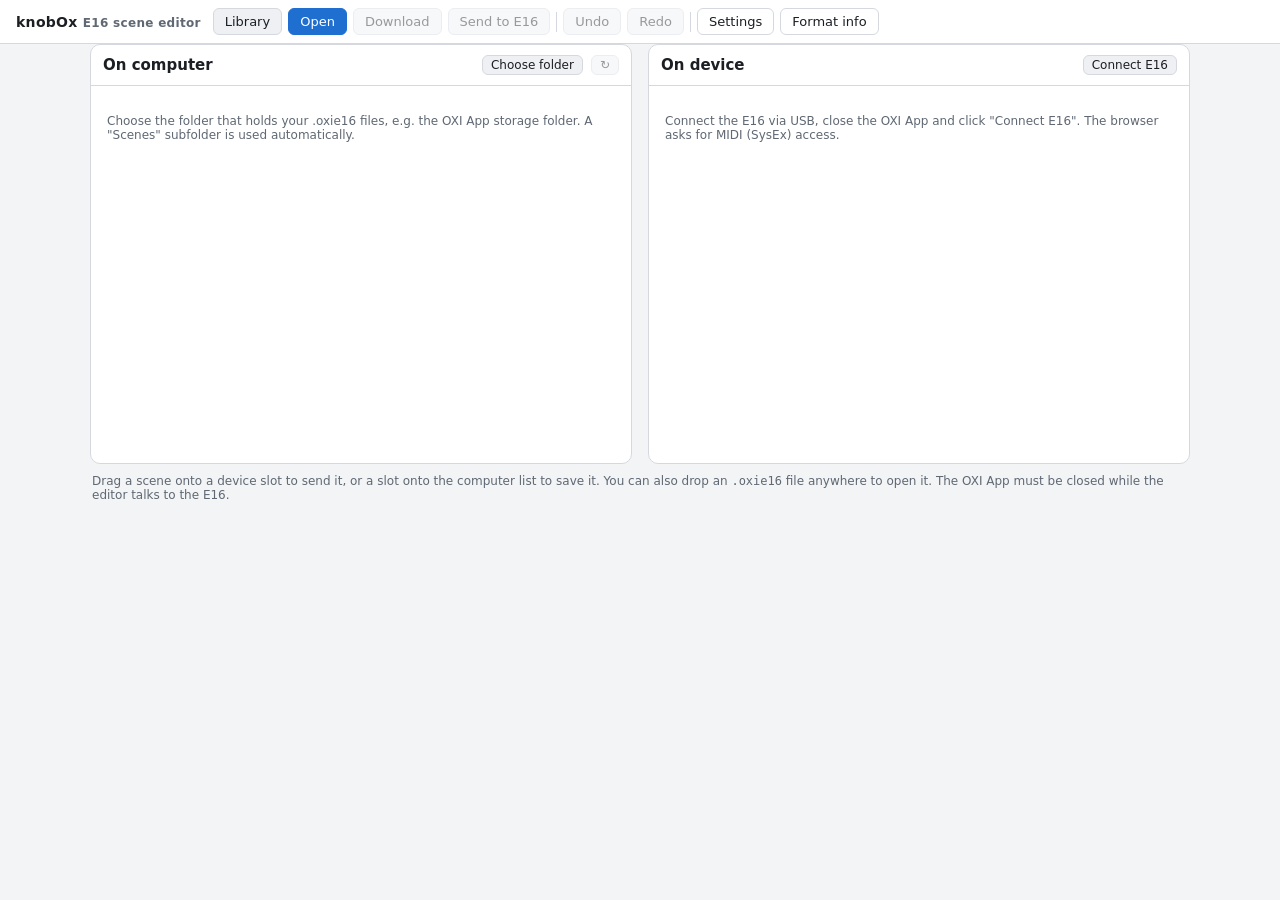
==== index.html @ 885e7bcb "Initial release of knobOx Browser-based editor for OXI E16 scene files with USB-MIDI transfer (Web M" ====
<!doctype html>
<html lang="en">
<head>
<meta charset="utf-8">
<meta name="viewport" content="width=device-width, initial-scale=1">
<title>knobOx – E16 scene editor</title>
<link rel="stylesheet" href="src/style.css">
</head>
<body>
<header class="topbar">
  <div class="brand">knobOx <span class="muted">E16 scene editor</span></div>
  <div class="actions">
    <button class="btn" id="btnLibrary">Library</button>
    <label class="btn primary">Open<input type="file" id="fileInput" accept=".oxie16,.json" hidden></label>
    <button class="btn" id="btnDownload" disabled>Download</button>
    <button class="btn" id="btnSend" disabled>Send to E16</button>
    <span class="sep"></span>
    <button class="btn" id="btnUndo" title="Ctrl+Z" disabled>Undo</button>
    <button class="btn" id="btnRedo" title="Ctrl+Y" disabled>Redo</button>
    <span class="sep"></span>
    <button class="btn ghost" id="btnSettings">Settings</button>
    <button class="btn ghost" id="btnInfo">Format info</button>
  </div>
  <div class="fileinfo" id="fileInfo"></div>
</header>

<main id="app">
  <section id="library" class="library">
    <div class="libcols">
      <div class="libcol">
        <div class="libhead">
          <h2>On computer</h2>
          <span class="muted" id="libFolderName"></span>
          <span class="grow"></span>
          <button class="btn small" id="libPick">Choose folder</button>
          <button class="btn small" id="libRefresh" title="Reload folder">↻</button>
        </div>
        <div class="liblist" id="libFiles"></div>
      </div>
      <div class="libcol">
        <div class="libhead">
          <h2>On device</h2>
          <span class="muted" id="libDeviceName"></span>
          <span class="grow"></span>
          <button class="btn small" id="libConnect">Connect E16</button>
        </div>
        <div class="liblist" id="libDevice"></div>
      </div>
    </div>
    <p class="muted libhint">Drag a scene onto a device slot to send it, or a slot onto the computer list to save it. You can also drop an <code>.oxie16</code> file anywhere to open it. The OXI App must be closed while the editor talks to the E16.</p>
    <button class="btn" id="btnRestore" hidden>Restore last session</button>
  </section>

  <section id="editor" hidden>
    <nav class="tabs" id="mainTabs">
      <button data-tab="pages" class="active">Pages</button>
      <button data-tab="overview">CC overview</button>
      <button data-tab="scene">Scene</button>
    </nav>

    <div class="tab" id="tab-pages">
      <div class="pagebar" id="pageBar"></div>
      <div class="pagesettings" id="pageSettings"></div>
      <div class="workspace">
        <div class="gridwrap">
          <div class="selbar">
            <button class="btn small" id="selAll">All</button>
            <button class="btn small" id="selNone">None</button>
            <span class="hint">Click selects, Ctrl/Shift extends, drag swaps (with Alt: copies)</span>
          </div>
          <div class="grid" id="encGrid"></div>
          <div class="selbar">
            <button class="btn small" id="btnCopy">Copy</button>
            <button class="btn small" id="btnPaste">Paste</button>
            <span class="hint" id="clipInfo"></span>
          </div>
        </div>
        <aside class="side">
          <nav class="tabs small" id="sideTabs">
            <button data-side="edit" class="active">Encoder</button>
            <button data-side="bulk">Bulk edit</button>
          </nav>
          <div id="side-edit" class="sidepane"></div>
          <div id="side-bulk" class="sidepane" hidden></div>
        </aside>
      </div>
    </div>

    <div class="tab" id="tab-overview" hidden></div>
    <div class="tab" id="tab-scene" hidden></div>
  </section>
</main>

<dialog id="dlg">
  <form method="dialog">
    <div id="dlgBody"></div>
    <div class="dlgfoot"><button class="btn">Close</button></div>
  </form>
</dialog>

<div id="toast" class="toast" hidden></div>
<script src="src/model.js"></script>
<script src="src/sysex.js"></script>
<script src="src/library.js"></script>
<script src="src/app.js"></script>
</body>
</html>
---- src/style.css ----
:root {
  --bg: #15171a;
  --panel: #1d2024;
  --panel2: #252a30;
  --line: #343a42;
  --text: #e6e8eb;
  --muted: #8d96a0;
  --accent: #4ea1ff;
  --accent-ink: #0b1220;
  --warn: #ffb347;
  --danger: #ff6b6b;
  --used: #3b82c4;
  --multi: #e08a2c;
  --free: #2a2f36;
  --sel: #4ea1ff;
  font-family: system-ui, -apple-system, "Segoe UI", Roboto, sans-serif;
  font-size: 14px;
  color-scheme: dark;
}
@media (prefers-color-scheme: light) {
  :root:not([data-theme="dark"]) {
    --bg: #f3f4f6; --panel: #ffffff; --panel2: #eef0f3; --line: #d5d9df;
    --text: #1b1f24; --muted: #5f6873; --accent: #1f6fd1; --accent-ink: #ffffff;
    --used: #5b9be0; --multi: #e7962f; --free: #e4e7eb; --sel: #1f6fd1;
    color-scheme: light;
  }
}
* { box-sizing: border-box; }
[hidden] { display: none !important; }
body { margin: 0; background: var(--bg); color: var(--text); min-height: 100vh; }
body.filedrag::after {
  content: "Datei loslassen zum Öffnen"; position: fixed; inset: 0; display: grid; place-items: center;
  background: color-mix(in srgb, var(--accent) 20%, transparent); font-size: 24px; pointer-events: none; z-index: 50;
}
h1, h2, h3 { margin: 0 0 8px; font-weight: 600; }
h2 { font-size: 17px; }
h3 { font-size: 15px; }
code { font-family: ui-monospace, monospace; font-size: 12px; }
.muted { color: var(--muted); font-size: 12px; }
.warn { color: var(--warn); }

.topbar {
  display: flex; align-items: center; gap: 12px; flex-wrap: wrap;
  padding: 8px 16px; background: var(--panel); border-bottom: 1px solid var(--line); position: sticky; top: 0; z-index: 10;
}
.brand { font-weight: 700; letter-spacing: .3px; }
.actions { display: flex; gap: 6px; align-items: center; flex-wrap: wrap; }
.sep { width: 1px; height: 20px; background: var(--line); }
.fileinfo { margin-left: auto; color: var(--muted); font-size: 13px; }

.btn {
  display: inline-flex; align-items: center; gap: 4px; cursor: pointer; user-select: none;
  background: var(--panel2); color: var(--text); border: 1px solid var(--line); border-radius: 6px;
  padding: 5px 11px; font: inherit; font-size: 13px;
}
.btn:hover:not(:disabled) { border-color: var(--accent); }
.btn:disabled { opacity: .45; cursor: default; }
.btn.primary { background: var(--accent); color: var(--accent-ink); border-color: var(--accent); }
.btn.ghost { background: transparent; }
.btn.small { padding: 2px 8px; font-size: 12px; }

input, select {
  background: var(--panel2); color: var(--text); border: 1px solid var(--line); border-radius: 5px;
  padding: 3px 6px; font: inherit; font-size: 13px; min-width: 0;
}
input:focus, select:focus { outline: 2px solid var(--accent); outline-offset: -1px; }
input[type=checkbox] { width: 16px; height: 16px; }
.w-num { width: 80px; }
.w-name { width: 110px; }

/* Library: scene folder + device slots, like the OXI App's scene manager */
.library { max-width: 1100px; margin: 0 auto; }
.libcols { display: grid; grid-template-columns: repeat(2, minmax(0, 1fr)); gap: 16px; }
@media (max-width: 760px) { .libcols { grid-template-columns: minmax(0, 1fr); } }
.libcol { background: var(--panel); border: 1px solid var(--line); border-radius: 10px; display: flex; flex-direction: column; min-height: 420px; }
.libhead { display: flex; align-items: center; gap: 8px; padding: 10px 12px; border-bottom: 1px solid var(--line); }
.libhead h2 { font-size: 15px; margin: 0; }
.libhead .muted { overflow: hidden; text-overflow: ellipsis; white-space: nowrap; }
.grow { flex: 1; }
.liblist { flex: 1; overflow: auto; padding: 4px; }
.liblist.dropping, .librow.dropping { outline: 2px dashed var(--accent); outline-offset: -2px; }
.librow { display: flex; align-items: center; gap: 8px; padding: 6px 8px; border-radius: 6px; cursor: grab; }
.librow:hover { background: var(--panel2); }
.librow.current { background: color-mix(in srgb, var(--accent) 15%, var(--panel)); }
.libslot { width: 20px; text-align: right; color: var(--muted); font-size: 12px; }
.libcolor { width: 4px; height: 22px; border-radius: 2px; flex: none; }
.libname { flex: 1; min-width: 0; overflow: hidden; text-overflow: ellipsis; white-space: nowrap; }
.libhint { margin: 10px 2px; }
.pad { padding: 12px; }
.enablehint p { margin: 0 0 8px; }
.enablehint ol { margin: 0 0 10px; padding-left: 20px; }
.enablehint li { margin-bottom: 4px; }
.drop {
  border: 2px dashed var(--line); border-radius: 14px; padding: 48px 32px; text-align: center; max-width: 560px;
  background: var(--panel);
}
.drop p { color: var(--muted); }

#editor { padding: 12px 16px 40px; }
.tabs { display: flex; gap: 2px; border-bottom: 1px solid var(--line); margin-bottom: 12px; }
.tabs button {
  background: none; border: none; color: var(--muted); padding: 8px 14px; cursor: pointer; font: inherit;
  border-bottom: 2px solid transparent; margin-bottom: -1px;
}
.tabs button.active { color: var(--text); border-bottom-color: var(--accent); }
.tabs.small button { padding: 6px 10px; font-size: 13px; }

/* 4 x 3 grid like the OXI app's page selector */
.pagebar { display: grid; grid-template-columns: repeat(4, minmax(0, 1fr)); gap: 4px; max-width: 560px; margin-bottom: 10px; }
.pagebar .pagebtn { min-width: 0; }
.pagebtn {
  display: flex; flex-direction: column; align-items: flex-start; min-width: 66px;
  background: var(--panel); border: 1px solid var(--line); border-radius: 6px; padding: 4px 8px; cursor: pointer; color: var(--text); font: inherit;
}
.pagebtn.active { border-color: var(--accent); background: color-mix(in srgb, var(--accent) 15%, var(--panel)); }
.pnum { font-size: 10px; color: var(--muted); }
.ptitle { font-size: 13px; font-weight: 600; }

.pagesettings { display: flex; gap: 16px; flex-wrap: wrap; align-items: center; margin-bottom: 12px; }
.pagesettings .frow { grid-template-columns: auto auto; }

.workspace { display: grid; grid-template-columns: minmax(0, 1fr) 400px; gap: 16px; align-items: start; }
@media (max-width: 1100px) { .workspace { grid-template-columns: 1fr; } }

.selbar { display: flex; gap: 6px; align-items: center; margin: 6px 0; flex-wrap: wrap; }
.hint { color: var(--muted); font-size: 12px; }

.grid { display: grid; grid-template-columns: repeat(4, minmax(0, 1fr)); gap: 8px; }
.enc {
  position: relative; background: var(--panel); border: 1px solid var(--line); border-radius: 10px; padding: 8px 10px;
  cursor: pointer; user-select: none; min-height: 112px; border-left: 4px solid var(--ring);
}
.enc:hover { border-color: color-mix(in srgb, var(--accent) 60%, var(--line)); border-left-color: var(--ring); }
.enc.sel { outline: 2px solid var(--sel); outline-offset: 1px; }
.enc.dropping { outline: 2px dashed var(--accent); }
.enc.changed::after {
  content: ""; position: absolute; top: 7px; right: 7px; width: 7px; height: 7px; border-radius: 50%; background: var(--warn);
}
.ehead { display: flex; align-items: center; gap: 6px; }
.ering { width: 14px; height: 14px; border-radius: 50%; border: 3px solid var(--ring); flex: none; }
.eabbr { font-weight: 700; font-size: 15px; font-family: ui-monospace, monospace; }
.enum { margin-left: auto; margin-right: 12px; color: var(--muted); font-size: 11px; }
.ename { color: var(--muted); font-size: 11px; min-height: 14px; margin-bottom: 4px; font-family: ui-monospace, monospace; }
.eline { font-size: 12px; font-family: ui-monospace, monospace; white-space: nowrap; overflow: hidden; text-overflow: ellipsis; }
.eline.off { color: var(--muted); opacity: .6; }
.erole {
  display: inline-block; width: 15px; text-align: center; margin-right: 5px; font-size: 10px; border-radius: 3px;
  background: var(--panel2); color: var(--muted);
}

.side { background: var(--panel); border: 1px solid var(--line); border-radius: 10px; padding: 8px 12px; position: sticky; top: 64px; max-height: calc(100vh - 80px); overflow: auto; }
.sidepane { padding-bottom: 8px; }
.edhead { display: flex; align-items: baseline; gap: 10px; flex-wrap: wrap; }
fieldset { border: 1px solid var(--line); border-radius: 8px; margin: 0 0 10px; padding: 6px 10px 10px; }
fieldset.inactive { opacity: .65; }
legend { padding: 0 4px; font-weight: 600; font-size: 13px; }
.frow { display: grid; grid-template-columns: 130px minmax(0, 1fr); align-items: center; gap: 8px; margin: 4px 0; }
.flabel { color: var(--muted); font-size: 12px; }
.inl { display: inline-flex; gap: 6px; align-items: center; flex-wrap: wrap; }
.colorpick { display: inline-flex; gap: 8px; align-items: center; }
.colorpick input[type=range] { width: 140px; padding: 0; }
.swatch { display: inline-block; width: 18px; height: 18px; border-radius: 4px; border: 1px solid var(--line); }
.cval { font-family: ui-monospace, monospace; font-size: 12px; width: 26px; }
.badge { font-size: 11px; padding: 1px 6px; border-radius: 10px; background: var(--panel2); color: var(--muted); }
.badge.warn { background: color-mix(in srgb, var(--multi) 25%, transparent); color: var(--warn); }
fieldset .btn.primary { margin-top: 6px; }

/* overview */
.ovopts { display: flex; gap: 14px; flex-wrap: wrap; align-items: center; margin-bottom: 10px; }
.chk { display: inline-flex; gap: 6px; align-items: center; }
.matrix { border-collapse: collapse; font-size: 12px; margin-bottom: 16px; }
.matrix th, .matrix td { padding: 2px 6px; text-align: right; }
.matrix th { color: var(--muted); font-weight: 500; }
.mxrow { cursor: pointer; }
.mxrow:hover td { background: var(--panel); }
.mxrow.active td { background: color-mix(in srgb, var(--accent) 14%, transparent); }
.mxrow.empty td:first-child { color: var(--muted); }
.mxcells, .mxscale { display: grid; grid-template-columns: repeat(128, 6px); gap: 1px; }
.mxscale { grid-template-columns: repeat(8, calc(16 * 7px)); text-align: left; }
.mx { height: 12px; background: var(--free); border-radius: 1px; }
.mx.used { background: var(--used); }
.mx.multi { background: var(--multi); }
.matrix td:last-child, .matrix th:last-child { text-align: left; }
.chdetail { background: var(--panel); border: 1px solid var(--line); border-radius: 10px; padding: 10px 12px; }
.freebox { display: flex; gap: 6px; align-items: baseline; flex-wrap: wrap; margin-bottom: 10px; font-size: 13px; }
.freelist { font-family: ui-monospace, monospace; }
.sendbar { width: 100%; margin-top: 10px; }
.cclegend { display: flex; flex-wrap: wrap; gap: 4px 14px; align-items: center; margin-bottom: 8px; font-size: 12px; color: var(--muted, inherit); }
.cclegend code { font-size: 11px; }
.cclegend .lg { display: inline-block; width: 12px; height: 12px; border-radius: 3px; margin-right: 4px; vertical-align: -2px; background: var(--free); }
.cclegend .lg.used { background: color-mix(in srgb, var(--used) 35%, var(--panel)); }
.cclegend .lg.multi { background: color-mix(in srgb, var(--multi) 45%, var(--panel)); }
.ccgrid { display: grid; grid-template-columns: repeat(16, minmax(0, 1fr)); gap: 3px; }
@media (max-width: 1100px) { .ccgrid { grid-template-columns: repeat(8, minmax(0, 1fr)); } }
.ccell { background: var(--free); border-radius: 4px; padding: 3px 4px; min-height: 42px; font-size: 10px; overflow: hidden; }
.ccell.used { background: color-mix(in srgb, var(--used) 35%, var(--panel)); }
.ccell.multi { background: color-mix(in srgb, var(--multi) 45%, var(--panel)); }
.ccnum { font-weight: 700; font-size: 11px; }
.ccuse { display: block; color: var(--text); text-decoration: none; white-space: nowrap; overflow: hidden; text-overflow: ellipsis; font-family: ui-monospace, monospace; }
.ccuse:hover { text-decoration: underline; }

/* scene */
.scenecols { display: grid; grid-template-columns: minmax(0, 420px) minmax(0, 1fr); gap: 16px; align-items: start; }
@media (max-width: 900px) { .scenecols { grid-template-columns: 1fr; } }
.icongrid { display: grid; grid-template-columns: repeat(16, 16px); gap: 1px; background: var(--line); width: max-content; border: 1px solid var(--line); margin-bottom: 8px; user-select: none; }
.px { width: 16px; height: 16px; background: var(--panel2); cursor: crosshair; }
.px.on { background: var(--text); }

dialog { background: var(--panel); color: var(--text); border: 1px solid var(--line); border-radius: 10px; max-width: 600px; }
dialog::backdrop { background: rgba(0, 0, 0, .5); }
dialog ul { padding-left: 18px; }
dialog li { margin: 4px 0; }
.dlgfoot { text-align: right; margin-top: 12px; }

.toast {
  position: fixed; bottom: 18px; left: 50%; transform: translateX(-50%); background: var(--panel2); border: 1px solid var(--line);
  padding: 8px 14px; border-radius: 8px; box-shadow: 0 4px 18px rgba(0, 0, 0, .35); z-index: 60;
}
.toast.err { border-color: var(--warn); color: var(--warn); }

@media (max-width: 640px) {
  #editor { padding: 10px 12px 40px; }
  .grid { grid-template-columns: repeat(2, minmax(0, 1fr)); }
  .frow { grid-template-columns: 110px minmax(0, 1fr); }
  .matrix { display: block; overflow-x: auto; }
}
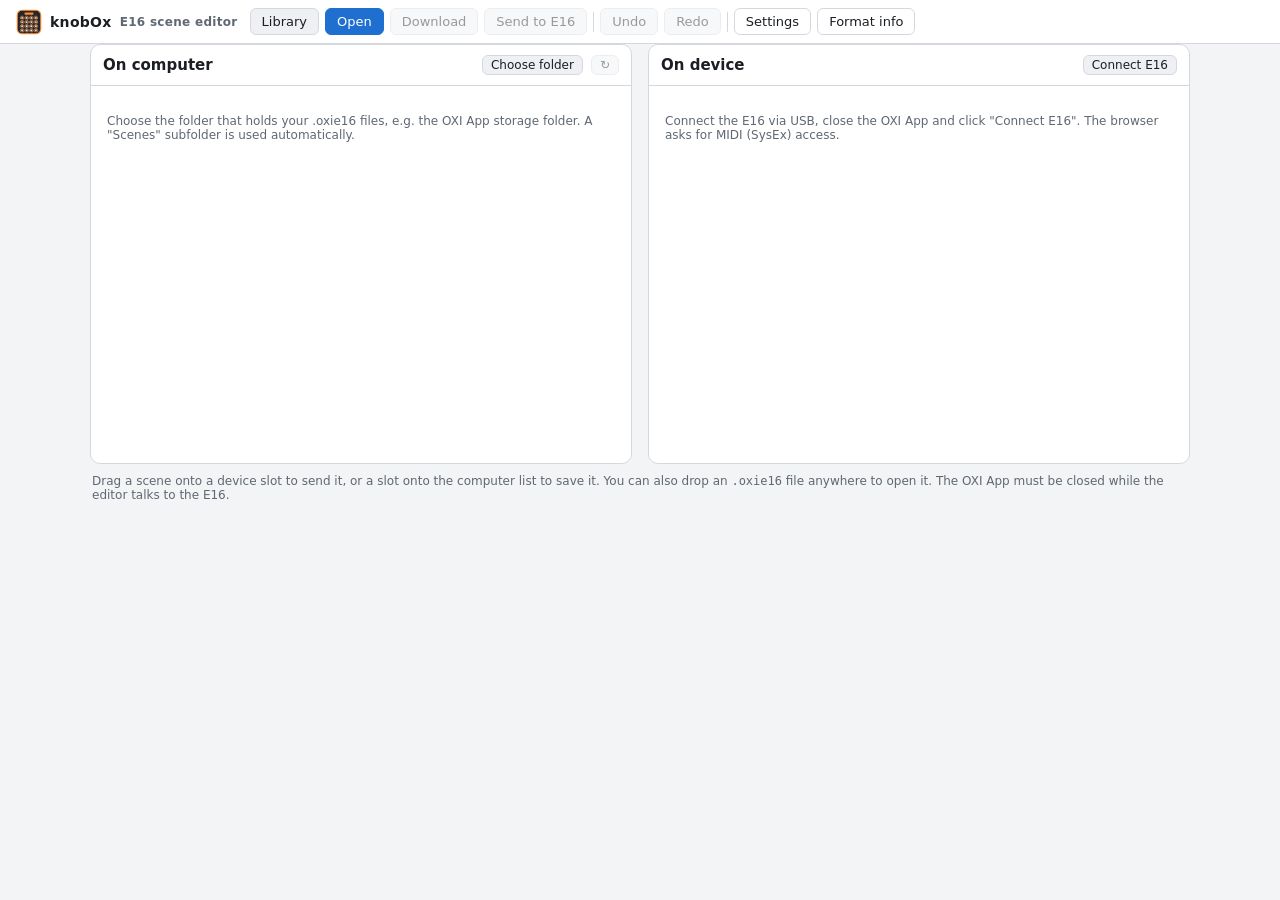
==== commit bbc2223f: "Add knobOx logo (favicon, header, README) Co-authored-by: Claude <noreply@anthropic.com>" ====
--- a/index.html
+++ b/index.html
@@ -4,11 +4,12 @@
 <meta charset="utf-8">
 <meta name="viewport" content="width=device-width, initial-scale=1">
 <title>knobOx – E16 scene editor</title>
+<link rel="icon" href="assets/icon.svg" type="image/svg+xml">
 <link rel="stylesheet" href="src/style.css">
 </head>
 <body>
 <header class="topbar">
-  <div class="brand">knobOx <span class="muted">E16 scene editor</span></div>
+  <div class="brand"><img src="assets/icon.svg" alt="" class="logo">knobOx <span class="muted">E16 scene editor</span></div>
   <div class="actions">
     <button class="btn" id="btnLibrary">Library</button>
     <label class="btn primary">Open<input type="file" id="fileInput" accept=".oxie16,.json" hidden></label>
--- a/src/style.css
+++ b/src/style.css
@@ -43,7 +43,8 @@
   display: flex; align-items: center; gap: 12px; flex-wrap: wrap;
   padding: 8px 16px; background: var(--panel); border-bottom: 1px solid var(--line); position: sticky; top: 0; z-index: 10;
 }
-.brand { font-weight: 700; letter-spacing: .3px; }
+.brand { font-weight: 700; letter-spacing: .3px; display: flex; align-items: center; gap: 8px; }
+.brand .logo { width: 26px; height: 26px; flex: none; }
 .actions { display: flex; gap: 6px; align-items: center; flex-wrap: wrap; }
 .sep { width: 1px; height: 20px; background: var(--line); }
 .fileinfo { margin-left: auto; color: var(--muted); font-size: 13px; }
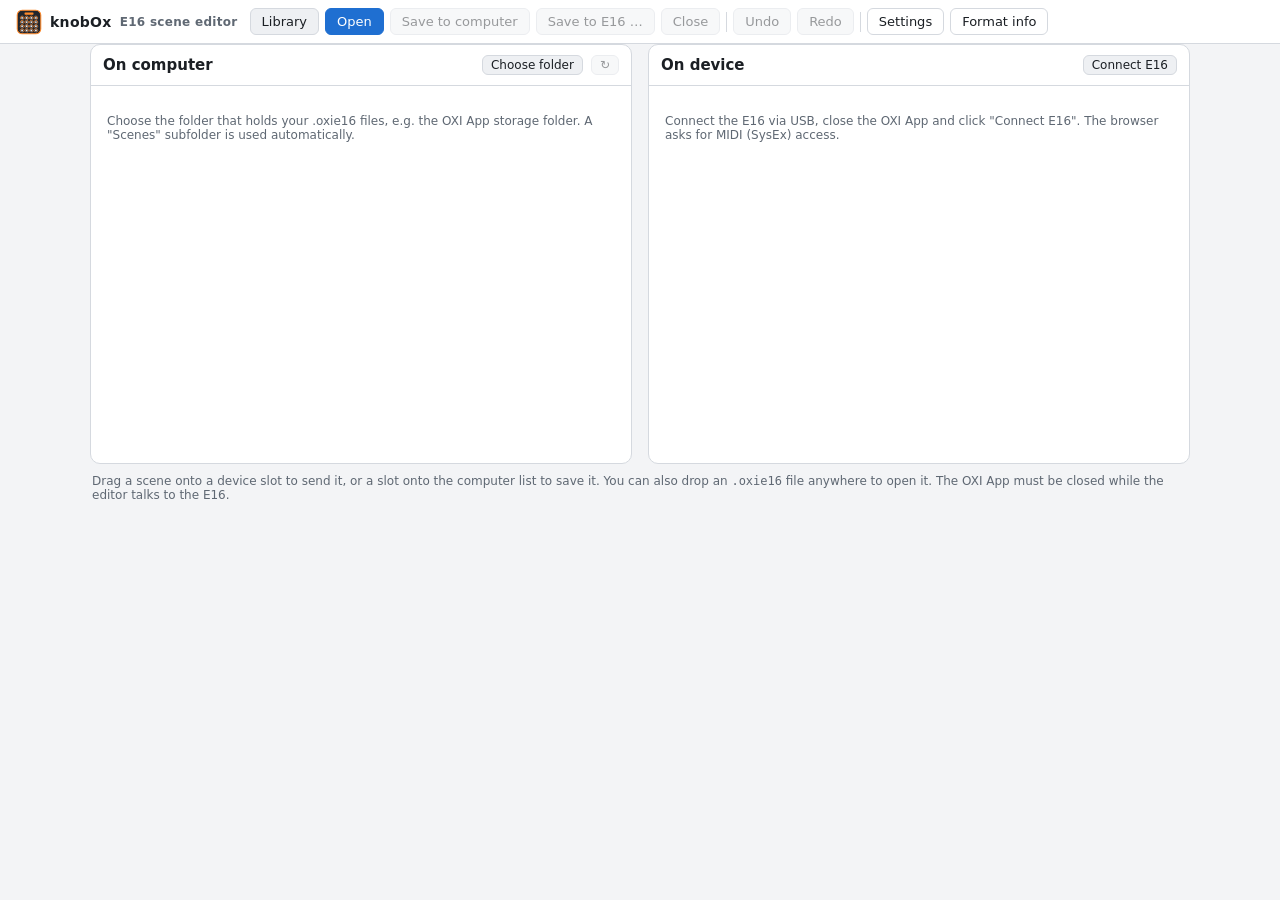
==== commit 0a7d87ed: "Show the scene's origin and add Save to computer / Save to E16 / Close A source bar above the editor" ====
--- a/index.html
+++ b/index.html
@@ -13,8 +13,9 @@
   <div class="actions">
     <button class="btn" id="btnLibrary">Library</button>
     <label class="btn primary">Open<input type="file" id="fileInput" accept=".oxie16,.json" hidden></label>
-    <button class="btn" id="btnDownload" disabled>Download</button>
-    <button class="btn" id="btnSend" disabled>Send to E16</button>
+    <button class="btn" id="btnSaveLocal" disabled>Save to computer</button>
+    <button class="btn" id="btnSaveDevice" disabled>Save to E16</button>
+    <button class="btn" id="btnClose" disabled>Close</button>
     <span class="sep"></span>
     <button class="btn" id="btnUndo" title="Ctrl+Z" disabled>Undo</button>
     <button class="btn" id="btnRedo" title="Ctrl+Y" disabled>Redo</button>
@@ -53,6 +54,7 @@
   </section>
 
   <section id="editor" hidden>
+    <div class="sourcebar" id="sourceBar"></div>
     <nav class="tabs" id="mainTabs">
       <button data-tab="pages" class="active">Pages</button>
       <button data-tab="overview">CC overview</button>
--- a/src/style.css
+++ b/src/style.css
@@ -88,6 +88,21 @@
 .libname { flex: 1; min-width: 0; overflow: hidden; text-overflow: ellipsis; white-space: nowrap; }
 .libhint { margin: 10px 2px; }
 .pad { padding: 12px; }
+
+/* What is being edited and where it comes from */
+.sourcebar {
+  display: flex; align-items: center; flex-wrap: wrap; gap: 6px 10px; margin-bottom: 10px; padding: 10px 14px;
+  background: var(--panel); border: 1px solid var(--line); border-left: 4px solid var(--accent); border-radius: 10px;
+}
+.sourcebar.src-device { border-left-color: #ff8a2b; }
+.sourcebar .libcolor { height: 26px; }
+.srctag {
+  font-size: 11px; font-weight: 700; text-transform: uppercase; letter-spacing: .5px; padding: 2px 8px; border-radius: 10px;
+  background: color-mix(in srgb, var(--accent) 18%, var(--panel)); color: var(--text);
+}
+.src-device .srctag { background: color-mix(in srgb, #ff8a2b 25%, var(--panel)); }
+.srctitle { font-size: 18px; }
+.badge.warn { background: color-mix(in srgb, #ff8a2b 25%, var(--panel)); color: var(--text); }
 .enablehint p { margin: 0 0 8px; }
 .enablehint ol { margin: 0 0 10px; padding-left: 20px; }
 .enablehint li { margin-bottom: 4px; }
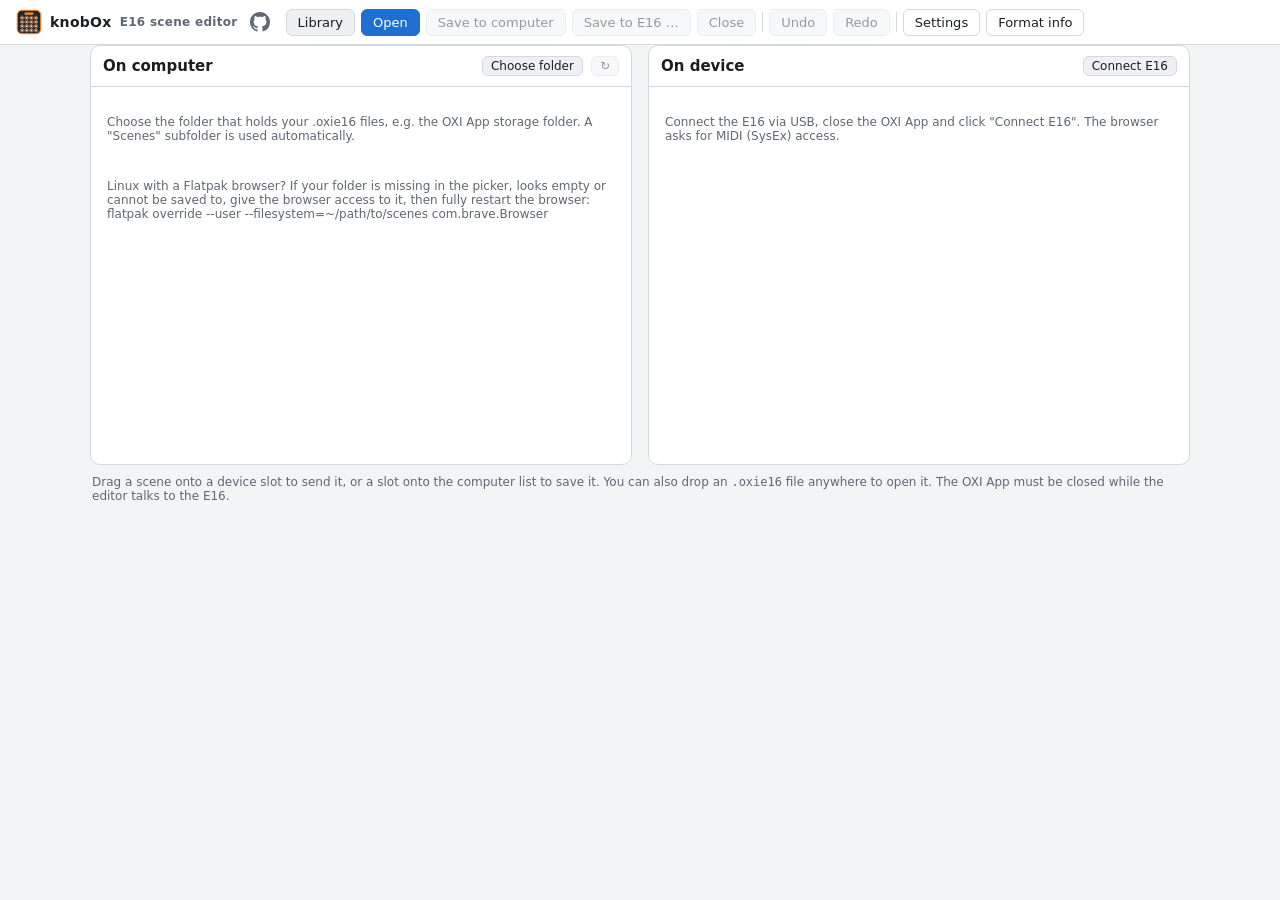
==== commit fdc48546: "Delete scenes on the E16, Flatpak hints, GitHub link, README screenshots - Delete a slot by writing " ====
--- a/index.html
+++ b/index.html
@@ -9,7 +9,11 @@
 </head>
 <body>
 <header class="topbar">
-  <div class="brand"><img src="assets/icon.svg" alt="" class="logo">knobOx <span class="muted">E16 scene editor</span></div>
+  <div class="brand"><img src="assets/icon.svg" alt="" class="logo">knobOx <span class="muted">E16 scene editor</span>
+    <a class="ghlink" href="https://github.com/knobOx/knobOx" target="_blank" rel="noopener" title="knobOx on GitHub" aria-label="knobOx on GitHub">
+      <svg viewBox="0 0 16 16" width="20" height="20" aria-hidden="true"><path fill="currentColor" d="M8 0C3.58 0 0 3.58 0 8c0 3.54 2.29 6.53 5.47 7.59.4.07.55-.17.55-.38 0-.19-.01-.82-.01-1.49-2.01.37-2.53-.49-2.69-.94-.09-.23-.48-.94-.82-1.13-.28-.15-.68-.52-.01-.53.63-.01 1.08.58 1.23.82.72 1.21 1.87.87 2.33.66.07-.52.28-.87.51-1.07-1.78-.2-3.64-.89-3.64-3.95 0-.87.31-1.59.82-2.15-.08-.2-.36-1.02.08-2.12 0 0 .67-.21 2.2.82.64-.18 1.32-.27 2-.27.68 0 1.36.09 2 .27 1.53-1.04 2.2-.82 2.2-.82.44 1.1.16 1.92.08 2.12.51.56.82 1.27.82 2.15 0 3.07-1.87 3.75-3.65 3.95.29.25.54.73.54 1.48 0 1.07-.01 1.93-.01 2.2 0 .21.15.46.55.38A8.013 8.013 0 0016 8c0-4.42-3.58-8-8-8z"/></svg>
+    </a>
+  </div>
   <div class="actions">
     <button class="btn" id="btnLibrary">Library</button>
     <label class="btn primary">Open<input type="file" id="fileInput" accept=".oxie16,.json" hidden></label>
--- a/src/style.css
+++ b/src/style.css
@@ -21,7 +21,7 @@
   :root:not([data-theme="dark"]) {
     --bg: #f3f4f6; --panel: #ffffff; --panel2: #eef0f3; --line: #d5d9df;
     --text: #1b1f24; --muted: #5f6873; --accent: #1f6fd1; --accent-ink: #ffffff;
-    --used: #5b9be0; --multi: #e7962f; --free: #e4e7eb; --sel: #1f6fd1;
+    --used: #5b9be0; --multi: #e7962f; --free: #e4e7eb; --sel: #1f6fd1; --danger: #c62828;
     color-scheme: light;
   }
 }
@@ -48,6 +48,10 @@
 .actions { display: flex; gap: 6px; align-items: center; flex-wrap: wrap; }
 .sep { width: 1px; height: 20px; background: var(--line); }
 .fileinfo { margin-left: auto; color: var(--muted); font-size: 13px; }
+.ghlink { display: inline-flex; color: var(--muted); padding: 4px; border-radius: 6px; }
+.ghlink:hover { color: var(--text); background: var(--panel2); }
+.ghlink:focus-visible { outline: 2px solid var(--accent); outline-offset: 1px; }
+@media (max-width: 1100px) { .brand > .muted { display: none; } }
 
 .btn {
   display: inline-flex; align-items: center; gap: 4px; cursor: pointer; user-select: none;
@@ -59,6 +63,8 @@
 .btn.primary { background: var(--accent); color: var(--accent-ink); border-color: var(--accent); }
 .btn.ghost { background: transparent; }
 .btn.small { padding: 2px 8px; font-size: 12px; }
+.btn.danger { color: var(--danger); }
+.btn.danger:hover:not(:disabled) { border-color: var(--danger); }
 
 input, select {
   background: var(--panel2); color: var(--text); border: 1px solid var(--line); border-radius: 5px;
@@ -227,10 +233,12 @@
 dialog ul { padding-left: 18px; }
 dialog li { margin: 4px 0; }
 .dlgfoot { text-align: right; margin-top: 12px; }
+.dlgactions { display: flex; flex-wrap: wrap; gap: 8px; margin-top: 12px; }
 
 .toast {
   position: fixed; bottom: 18px; left: 50%; transform: translateX(-50%); background: var(--panel2); border: 1px solid var(--line);
   padding: 8px 14px; border-radius: 8px; box-shadow: 0 4px 18px rgba(0, 0, 0, .35); z-index: 60;
+  max-width: min(640px, calc(100vw - 32px)); overflow-wrap: anywhere;
 }
 .toast.err { border-color: var(--warn); color: var(--warn); }
 
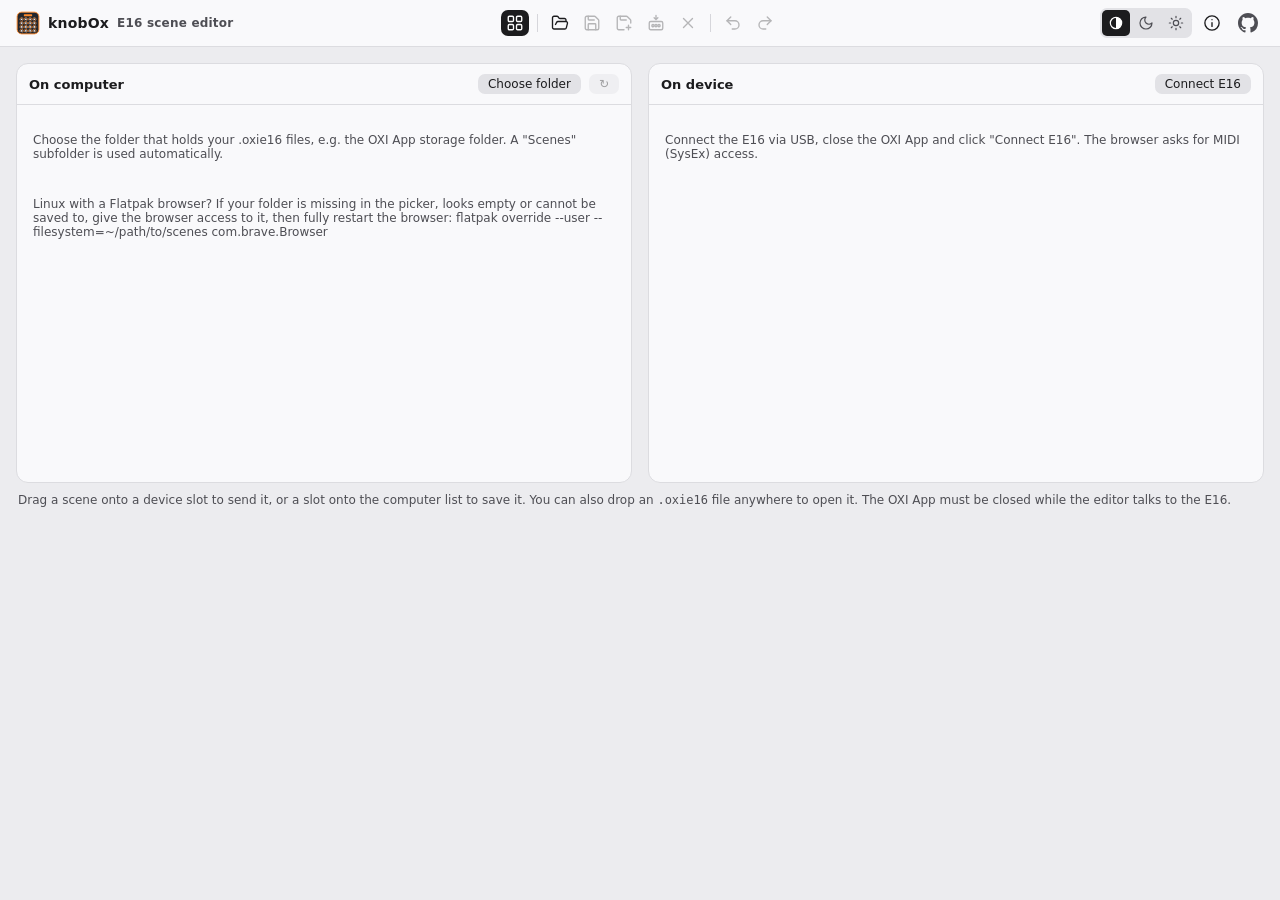
==== commit adeca1e1: "Release v1.1.2: OXI-style redesign, theme switch, icon header - New look modeled on the OXI App, dar" ====
--- a/index.html
+++ b/index.html
@@ -5,29 +5,41 @@
 <meta name="viewport" content="width=device-width, initial-scale=1">
 <title>knobOx – E16 scene editor</title>
 <link rel="icon" href="assets/icon.svg" type="image/svg+xml">
+<script>
+  // Apply the stored theme before the first paint
+  try { const t = localStorage.getItem('e16ed.theme'); if (t === 'light' || t === 'dark') document.documentElement.dataset.theme = t; } catch (e) { /* storage unavailable */ }
+</script>
 <link rel="stylesheet" href="src/style.css">
 </head>
 <body>
 <header class="topbar">
-  <div class="brand"><img src="assets/icon.svg" alt="" class="logo">knobOx <span class="muted">E16 scene editor</span>
+  <div class="topinner">
+  <div class="brand"><img src="assets/icon.svg" alt="" class="logo">knobOx <span class="muted">E16 scene editor</span></div>
+  <div class="actions">
+    <button class="btn icon hb" id="btnLibrary" type="button" title="Library" aria-label="Library"><svg viewBox="0 0 24 24" width="18" height="18" fill="none" stroke="currentColor" stroke-width="1.8" stroke-linecap="round" stroke-linejoin="round" aria-hidden="true"><rect x="3" y="3" width="7" height="7" rx="1.5"/><rect x="14" y="3" width="7" height="7" rx="1.5"/><rect x="3" y="14" width="7" height="7" rx="1.5"/><rect x="14" y="14" width="7" height="7" rx="1.5"/></svg></button>
+    <span class="sep"></span>
+    <label class="btn icon hb" title="Open a scene file" aria-label="Open a scene file" tabindex="0"><svg viewBox="0 0 24 24" width="18" height="18" fill="none" stroke="currentColor" stroke-width="1.8" stroke-linecap="round" stroke-linejoin="round" aria-hidden="true"><path d="M6 14l1.5-2.9A2 2 0 0 1 9.24 10H20a2 2 0 0 1 1.94 2.5l-1.54 6a2 2 0 0 1-1.95 1.5H4a2 2 0 0 1-2-2V5a2 2 0 0 1 2-2h3.9a2 2 0 0 1 1.69.9l.81 1.2a2 2 0 0 0 1.67.9H18a2 2 0 0 1 2 2v2"/></svg><input type="file" id="fileInput" accept=".oxie16,.json" hidden></label>
+    <button class="btn icon hb" id="btnSaveLocal" type="button" title="Save to computer" aria-label="Save to computer" disabled><svg viewBox="0 0 24 24" width="18" height="18" fill="none" stroke="currentColor" stroke-width="1.8" stroke-linecap="round" stroke-linejoin="round" aria-hidden="true"><path d="M15.2 3a2 2 0 0 1 1.4.6l3.8 3.8a2 2 0 0 1 .6 1.4V19a2 2 0 0 1-2 2H5a2 2 0 0 1-2-2V5a2 2 0 0 1 2-2z"/><path d="M17 21v-7a1 1 0 0 0-1-1H8a1 1 0 0 0-1 1v7"/><path d="M7 3v4a1 1 0 0 0 1 1h7"/></svg></button>
+    <button class="btn icon hb" id="btnSaveAs" type="button" title="Save as …" aria-label="Save as …" disabled><svg viewBox="0 0 24 24" width="18" height="18" fill="none" stroke="currentColor" stroke-width="1.8" stroke-linecap="round" stroke-linejoin="round" aria-hidden="true"><path d="M12 21H5a2 2 0 0 1-2-2V5a2 2 0 0 1 2-2h10.2a2 2 0 0 1 1.4.6l3.8 3.8a2 2 0 0 1 .6 1.4V12"/><path d="M7 3v4a1 1 0 0 0 1 1h7"/><path d="M18 15v6M15 18h6"/></svg></button>
+    <button class="btn icon hb" id="btnSaveDevice" type="button" title="Save to E16 …" aria-label="Save to E16 …" disabled><svg viewBox="0 0 24 24" width="18" height="18" fill="none" stroke="currentColor" stroke-width="1.8" stroke-linecap="round" stroke-linejoin="round" aria-hidden="true"><rect x="3" y="10" width="18" height="11" rx="2"/><circle cx="8" cy="15.5" r="1.5"/><circle cx="12" cy="15.5" r="1.5"/><circle cx="16" cy="15.5" r="1.5"/><path d="M12 2v5.5M9.5 5 12 7.5 14.5 5"/></svg></button>
+    <button class="btn icon hb" id="btnClose" type="button" title="Close" aria-label="Close" disabled><svg viewBox="0 0 24 24" width="18" height="18" fill="none" stroke="currentColor" stroke-width="1.8" stroke-linecap="round" stroke-linejoin="round" aria-hidden="true"><path d="M18 6 6 18M6 6l12 12"/></svg></button>
+    <span class="sep"></span>
+    <button class="btn icon hb" id="btnUndo" type="button" title="Undo (Ctrl+Z)" aria-label="Undo (Ctrl+Z)" disabled><svg viewBox="0 0 24 24" width="18" height="18" fill="none" stroke="currentColor" stroke-width="1.8" stroke-linecap="round" stroke-linejoin="round" aria-hidden="true"><path d="M9 14 4 9l5-5"/><path d="M4 9h10.5a5.5 5.5 0 0 1 0 11H11"/></svg></button>
+    <button class="btn icon hb" id="btnRedo" type="button" title="Redo (Ctrl+Y)" aria-label="Redo (Ctrl+Y)" disabled><svg viewBox="0 0 24 24" width="18" height="18" fill="none" stroke="currentColor" stroke-width="1.8" stroke-linecap="round" stroke-linejoin="round" aria-hidden="true"><path d="m15 14 5-5-5-5"/><path d="M20 9H9.5a5.5 5.5 0 0 0 0 11H13"/></svg></button>
+  </div>
+  <div class="topright">
+    <span class="fileinfo" id="fileInfo"></span>
+    <div class="themesw" id="themeSwitch" role="group" aria-label="Theme">
+      <button type="button" data-theme-set="auto" title="Theme: follow the system setting" aria-label="Theme: follow the system setting"><svg viewBox="0 0 24 24" width="18" height="18" fill="none" stroke="currentColor" stroke-width="1.8" stroke-linecap="round" stroke-linejoin="round" aria-hidden="true"><circle cx="12" cy="12" r="8.5"/><path d="M12 3.5a8.5 8.5 0 0 1 0 17z" fill="currentColor" stroke="none"/></svg></button>
+      <button type="button" data-theme-set="dark" title="Theme: dark" aria-label="Theme: dark"><svg viewBox="0 0 24 24" width="18" height="18" fill="none" stroke="currentColor" stroke-width="1.8" stroke-linecap="round" stroke-linejoin="round" aria-hidden="true"><path d="M12 3a6 6 0 0 0 9 9 9 9 0 1 1-9-9Z"/></svg></button>
+      <button type="button" data-theme-set="light" title="Theme: light" aria-label="Theme: light"><svg viewBox="0 0 24 24" width="18" height="18" fill="none" stroke="currentColor" stroke-width="1.8" stroke-linecap="round" stroke-linejoin="round" aria-hidden="true"><circle cx="12" cy="12" r="4"/><path d="M12 2v2M12 20v2M4.93 4.93l1.41 1.41M17.66 17.66l1.41 1.41M2 12h2M20 12h2M6.34 17.66l-1.41 1.41M19.07 4.93l-1.41 1.41"/></svg></button>
+    </div>
+    <button class="btn icon hb" id="btnInfo" type="button" title="Format info" aria-label="Format info"><svg viewBox="0 0 24 24" width="18" height="18" fill="none" stroke="currentColor" stroke-width="1.8" stroke-linecap="round" stroke-linejoin="round" aria-hidden="true"><circle cx="12" cy="12" r="9.5"/><path d="M12 16.5v-5M12 7.5h.01"/></svg></button>
     <a class="ghlink" href="https://github.com/knobOx/knobOx" target="_blank" rel="noopener" title="knobOx on GitHub" aria-label="knobOx on GitHub">
       <svg viewBox="0 0 16 16" width="20" height="20" aria-hidden="true"><path fill="currentColor" d="M8 0C3.58 0 0 3.58 0 8c0 3.54 2.29 6.53 5.47 7.59.4.07.55-.17.55-.38 0-.19-.01-.82-.01-1.49-2.01.37-2.53-.49-2.69-.94-.09-.23-.48-.94-.82-1.13-.28-.15-.68-.52-.01-.53.63-.01 1.08.58 1.23.82.72 1.21 1.87.87 2.33.66.07-.52.28-.87.51-1.07-1.78-.2-3.64-.89-3.64-3.95 0-.87.31-1.59.82-2.15-.08-.2-.36-1.02.08-2.12 0 0 .67-.21 2.2.82.64-.18 1.32-.27 2-.27.68 0 1.36.09 2 .27 1.53-1.04 2.2-.82 2.2-.82.44 1.1.16 1.92.08 2.12.51.56.82 1.27.82 2.15 0 3.07-1.87 3.75-3.65 3.95.29.25.54.73.54 1.48 0 1.07-.01 1.93-.01 2.2 0 .21.15.46.55.38A8.013 8.013 0 0016 8c0-4.42-3.58-8-8-8z"/></svg>
     </a>
   </div>
-  <div class="actions">
-    <button class="btn" id="btnLibrary">Library</button>
-    <label class="btn primary">Open<input type="file" id="fileInput" accept=".oxie16,.json" hidden></label>
-    <button class="btn" id="btnSaveLocal" disabled>Save to computer</button>
-    <button class="btn" id="btnSaveDevice" disabled>Save to E16</button>
-    <button class="btn" id="btnClose" disabled>Close</button>
-    <span class="sep"></span>
-    <button class="btn" id="btnUndo" title="Ctrl+Z" disabled>Undo</button>
-    <button class="btn" id="btnRedo" title="Ctrl+Y" disabled>Redo</button>
-    <span class="sep"></span>
-    <button class="btn ghost" id="btnSettings">Settings</button>
-    <button class="btn ghost" id="btnInfo">Format info</button>
   </div>
-  <div class="fileinfo" id="fileInfo"></div>
 </header>
 
 <main id="app">
@@ -66,19 +78,22 @@
     </nav>
 
     <div class="tab" id="tab-pages">
-      <div class="pagebar" id="pageBar"></div>
-      <div class="pagesettings" id="pageSettings"></div>
       <div class="workspace">
-        <div class="gridwrap">
+        <div class="maincol">
+          <div class="pagebar" id="pageBar"></div>
+          <div class="selbar" id="pageHint"></div>
+          <div class="pagesettings" id="pageSettings"></div>
+          <div class="grid" id="encGrid"></div>
           <div class="selbar">
             <button class="btn small" id="selAll">All</button>
             <button class="btn small" id="selNone">None</button>
+            <span class="sep"></span>
+            <button class="btn small" id="btnCopy">Copy</button>
+            <button class="btn small" id="btnPaste">Paste</button>
             <span class="hint">Click selects, Ctrl/Shift extends, drag swaps (with Alt: copies)</span>
           </div>
-          <div class="grid" id="encGrid"></div>
-          <div class="selbar">
-            <button class="btn small" id="btnCopy">Copy</button>
-            <button class="btn small" id="btnPaste">Paste</button>
+          <div class="selbar" id="pasteRow">
+            <span class="grow"></span>
             <span class="hint" id="clipInfo"></span>
           </div>
         </div>
--- a/src/style.css
+++ b/src/style.css
@@ -1,36 +1,50 @@
+/* Theme tokens. Dark is the default; light applies via data-theme="light" or, with no stored choice, the OS setting. */
 :root {
-  --bg: #15171a;
-  --panel: #1d2024;
-  --panel2: #252a30;
-  --line: #343a42;
-  --text: #e6e8eb;
-  --muted: #8d96a0;
-  --accent: #4ea1ff;
-  --accent-ink: #0b1220;
+  --bg: #161617;
+  --panel: #232325;
+  --panel2: #323235;
+  --panel3: #3c3c40;
+  --line: #2e2e31;
+  --text: #ececee;
+  --muted: #aeaeb4;
+  --accent: #e9e9ec;
+  --accent-ink: #18181a;
+  --focus: #8a7cff;
   --warn: #ffb347;
   --danger: #ff6b6b;
-  --used: #3b82c4;
+  --used: #5a6bd8;
   --multi: #e08a2c;
-  --free: #2a2f36;
-  --sel: #4ea1ff;
-  font-family: system-ui, -apple-system, "Segoe UI", Roboto, sans-serif;
+  --free: #2c2c2f;
+  --sel: #f2f2f4;
+  --knob: #0c0c0d;
+  --shadow: 0 8px 28px rgba(0, 0, 0, .45);
+  --radius: 7px;
+  font-family: -apple-system, BlinkMacSystemFont, "SF Pro Text", "Inter", system-ui, "Segoe UI", Roboto, sans-serif;
   font-size: 14px;
   color-scheme: dark;
 }
 @media (prefers-color-scheme: light) {
-  :root:not([data-theme="dark"]) {
-    --bg: #f3f4f6; --panel: #ffffff; --panel2: #eef0f3; --line: #d5d9df;
-    --text: #1b1f24; --muted: #5f6873; --accent: #1f6fd1; --accent-ink: #ffffff;
-    --used: #5b9be0; --multi: #e7962f; --free: #e4e7eb; --sel: #1f6fd1; --danger: #c62828;
+  :root:not([data-theme]) {
+    --bg: #ececef; --panel: #f9f9fb; --panel2: #e2e2e6; --panel3: #d6d6db; --line: #dcdce0;
+    --text: #1c1c1e; --muted: #4e4e54; --accent: #1c1c1e; --accent-ink: #ffffff; --focus: #5b4bd6;
+    --warn: #b86e00; --danger: #c62828; --used: #6f7fe6; --multi: #e7962f; --free: #e2e2e6; --sel: #1c1c1e;
+    --knob: #2a2a2d; --shadow: 0 8px 24px rgba(0, 0, 0, .14);
     color-scheme: light;
   }
+}
+:root[data-theme="light"] {
+  --bg: #ececef; --panel: #f9f9fb; --panel2: #e2e2e6; --panel3: #d6d6db; --line: #dcdce0;
+  --text: #1c1c1e; --muted: #4e4e54; --accent: #1c1c1e; --accent-ink: #ffffff; --focus: #5b4bd6;
+  --warn: #b86e00; --danger: #c62828; --used: #6f7fe6; --multi: #e7962f; --free: #e2e2e6; --sel: #1c1c1e;
+  --knob: #2a2a2d; --shadow: 0 8px 24px rgba(0, 0, 0, .14);
+  color-scheme: light;
 }
 * { box-sizing: border-box; }
 [hidden] { display: none !important; }
 body { margin: 0; background: var(--bg); color: var(--text); min-height: 100vh; }
 body.filedrag::after {
   content: "Datei loslassen zum Öffnen"; position: fixed; inset: 0; display: grid; place-items: center;
-  background: color-mix(in srgb, var(--accent) 20%, transparent); font-size: 24px; pointer-events: none; z-index: 50;
+  background: color-mix(in srgb, var(--focus) 22%, transparent); font-size: 24px; pointer-events: none; z-index: 50;
 }
 h1, h2, h3 { margin: 0 0 8px; font-weight: 600; }
 h2 { font-size: 17px; }
@@ -39,56 +53,77 @@
 .muted { color: var(--muted); font-size: 12px; }
 .warn { color: var(--warn); }
 
-.topbar {
-  display: flex; align-items: center; gap: 12px; flex-wrap: wrap;
-  padding: 8px 16px; background: var(--panel); border-bottom: 1px solid var(--line); position: sticky; top: 0; z-index: 10;
-}
-.brand { font-weight: 700; letter-spacing: .3px; display: flex; align-items: center; gap: 8px; }
-.brand .logo { width: 26px; height: 26px; flex: none; }
-.actions { display: flex; gap: 6px; align-items: center; flex-wrap: wrap; }
-.sep { width: 1px; height: 20px; background: var(--line); }
-.fileinfo { margin-left: auto; color: var(--muted); font-size: 13px; }
-.ghlink { display: inline-flex; color: var(--muted); padding: 4px; border-radius: 6px; }
+.topbar { background: var(--panel); border-bottom: 1px solid var(--line); position: sticky; top: 0; z-index: 10; }
+/* Same width as the editor content: brand left, actions centered, theme and links right */
+.topinner {
+  max-width: 1320px; margin: 0 auto; padding: 7px 16px;
+  display: grid; grid-template-columns: minmax(0, 1fr) auto minmax(0, 1fr); align-items: center; gap: 12px;
+}
+.brand { font-weight: 600; letter-spacing: .2px; display: flex; align-items: center; gap: 8px; white-space: nowrap; min-width: 0; }
+.brand .logo { width: 24px; height: 24px; flex: none; border-radius: 5px; }
+.actions { display: flex; gap: 4px; align-items: center; justify-content: center; }
+.topright { display: flex; gap: 6px; align-items: center; justify-content: flex-end; }
+.sep { width: 1px; height: 18px; background: var(--panel3); margin: 0 4px; }
+.fileinfo { color: var(--muted); font-size: 13px; }
+.fileinfo:empty { display: none; }
+.ghlink { display: inline-flex; color: var(--muted); padding: 6px; border-radius: var(--radius); }
 .ghlink:hover { color: var(--text); background: var(--panel2); }
-.ghlink:focus-visible { outline: 2px solid var(--accent); outline-offset: 1px; }
-@media (max-width: 1100px) { .brand > .muted { display: none; } }
+.ghlink:focus-visible { outline: 2px solid var(--focus); outline-offset: 1px; }
+.btn.hb { width: 34px; height: 32px; background: transparent; color: var(--text); }
+.btn.hb:hover:not(:disabled) { background: var(--panel2); }
+.btn.hb.on { background: var(--accent); color: var(--accent-ink); }
+.btn.hb:disabled { opacity: .3; }
+label.btn.hb:focus-visible { outline: 2px solid var(--focus); outline-offset: 1px; }
+@media (max-width: 900px) { .brand > .muted { display: none; } }
+@media (max-width: 640px) {
+  .topinner { grid-template-columns: 1fr auto; }
+  .actions { grid-column: 1 / -1; grid-row: 2; flex-wrap: wrap; }
+}
 
 .btn {
-  display: inline-flex; align-items: center; gap: 4px; cursor: pointer; user-select: none;
-  background: var(--panel2); color: var(--text); border: 1px solid var(--line); border-radius: 6px;
-  padding: 5px 11px; font: inherit; font-size: 13px;
-}
-.btn:hover:not(:disabled) { border-color: var(--accent); }
-.btn:disabled { opacity: .45; cursor: default; }
-.btn.primary { background: var(--accent); color: var(--accent-ink); border-color: var(--accent); }
-.btn.ghost { background: transparent; }
-.btn.small { padding: 2px 8px; font-size: 12px; }
+  display: inline-flex; align-items: center; justify-content: center; gap: 4px; cursor: pointer; user-select: none;
+  background: var(--panel2); color: var(--text); border: 1px solid transparent; border-radius: var(--radius);
+  padding: 5px 12px; font: inherit; font-size: 13px; font-weight: 500; transition: background .12s ease, color .12s ease;
+}
+.btn:hover:not(:disabled) { background: var(--panel3); }
+.btn:focus-visible { outline: 2px solid var(--focus); outline-offset: 1px; }
+.btn:disabled { opacity: .4; cursor: default; }
+.btn.primary { background: var(--accent); color: var(--accent-ink); }
+.btn.primary:hover:not(:disabled) { background: color-mix(in srgb, var(--accent) 85%, var(--bg)); }
+.btn.ghost { background: transparent; color: var(--muted); }
+.btn.ghost:hover:not(:disabled) { background: var(--panel2); color: var(--text); }
+.btn.small { padding: 2px 9px; font-size: 12px; }
+.btn.icon { width: 28px; height: 26px; padding: 0; }
+.btn.icon svg { display: block; }
 .btn.danger { color: var(--danger); }
-.btn.danger:hover:not(:disabled) { border-color: var(--danger); }
+.btn.danger:hover:not(:disabled) { background: color-mix(in srgb, var(--danger) 18%, var(--panel2)); }
 
 input, select {
-  background: var(--panel2); color: var(--text); border: 1px solid var(--line); border-radius: 5px;
-  padding: 3px 6px; font: inherit; font-size: 13px; min-width: 0;
-}
-input:focus, select:focus { outline: 2px solid var(--accent); outline-offset: -1px; }
-input[type=checkbox] { width: 16px; height: 16px; }
+  background: var(--panel2); color: var(--text); border: 1px solid transparent; border-radius: var(--radius);
+  padding: 4px 8px; font: inherit; font-size: 13px; min-width: 0;
+}
+input:not([type=checkbox]):not([type=color]), select { text-align: center; text-align-last: center; }
+input:hover, select:hover { background: var(--panel3); }
+input:focus, select:focus { outline: 2px solid var(--focus); outline-offset: -1px; }
+input[type=checkbox] { width: 16px; height: 16px; accent-color: var(--accent); }
 .w-num { width: 80px; }
 .w-name { width: 110px; }
 
 /* Library: scene folder + device slots, like the OXI App's scene manager */
-.library { max-width: 1100px; margin: 0 auto; }
+.library { max-width: 1320px; margin: 0 auto; padding: 16px 16px 40px; }
 .libcols { display: grid; grid-template-columns: repeat(2, minmax(0, 1fr)); gap: 16px; }
 @media (max-width: 760px) { .libcols { grid-template-columns: minmax(0, 1fr); } }
-.libcol { background: var(--panel); border: 1px solid var(--line); border-radius: 10px; display: flex; flex-direction: column; min-height: 420px; }
+.libcol { background: var(--panel); border: 1px solid var(--line); border-radius: 12px; display: flex; flex-direction: column; min-height: 420px; }
 .libhead { display: flex; align-items: center; gap: 8px; padding: 10px 12px; border-bottom: 1px solid var(--line); }
-.libhead h2 { font-size: 15px; margin: 0; }
+.libhead h2 { font-size: 13px; margin: 0; font-weight: 600; }
 .libhead .muted { overflow: hidden; text-overflow: ellipsis; white-space: nowrap; }
 .grow { flex: 1; }
 .liblist { flex: 1; overflow: auto; padding: 4px; }
-.liblist.dropping, .librow.dropping { outline: 2px dashed var(--accent); outline-offset: -2px; }
+.liblist.dropping, .librow.dropping { outline: 2px dashed var(--focus); outline-offset: -2px; }
 .librow { display: flex; align-items: center; gap: 8px; padding: 6px 8px; border-radius: 6px; cursor: grab; }
 .librow:hover { background: var(--panel2); }
-.librow.current { background: color-mix(in srgb, var(--accent) 15%, var(--panel)); }
+.librow.current { background: var(--accent); color: var(--accent-ink); }
+.librow.current .libslot, .librow.current .muted { color: color-mix(in srgb, var(--accent-ink) 78%, transparent); }
 .libslot { width: 20px; text-align: right; color: var(--muted); font-size: 12px; }
 .libcolor { width: 4px; height: 22px; border-radius: 2px; flex: none; }
 .libname { flex: 1; min-width: 0; overflow: hidden; text-overflow: ellipsis; white-space: nowrap; }
@@ -98,16 +133,16 @@
 /* What is being edited and where it comes from */
 .sourcebar {
   display: flex; align-items: center; flex-wrap: wrap; gap: 6px 10px; margin-bottom: 10px; padding: 10px 14px;
-  background: var(--panel); border: 1px solid var(--line); border-left: 4px solid var(--accent); border-radius: 10px;
+  background: var(--panel); border: 1px solid var(--line); border-left: 4px solid var(--muted); border-radius: 12px;
 }
 .sourcebar.src-device { border-left-color: #ff8a2b; }
 .sourcebar .libcolor { height: 26px; }
 .srctag {
   font-size: 11px; font-weight: 700; text-transform: uppercase; letter-spacing: .5px; padding: 2px 8px; border-radius: 10px;
-  background: color-mix(in srgb, var(--accent) 18%, var(--panel)); color: var(--text);
+  background: var(--panel2); color: var(--text);
 }
 .src-device .srctag { background: color-mix(in srgb, #ff8a2b 25%, var(--panel)); }
-.srctitle { font-size: 18px; }
+.srctitle { font-size: 17px; font-weight: 600; }
 .badge.warn { background: color-mix(in srgb, #ff8a2b 25%, var(--panel)); color: var(--text); }
 .enablehint p { margin: 0 0 8px; }
 .enablehint ol { margin: 0 0 10px; padding-left: 20px; }
@@ -118,71 +153,114 @@
 }
 .drop p { color: var(--muted); }
 
-#editor { padding: 12px 16px 40px; }
+#editor { padding: 12px 16px 40px; max-width: 1320px; margin: 0 auto; }
 .tabs { display: flex; gap: 2px; border-bottom: 1px solid var(--line); margin-bottom: 12px; }
 .tabs button {
-  background: none; border: none; color: var(--muted); padding: 8px 14px; cursor: pointer; font: inherit;
-  border-bottom: 2px solid transparent; margin-bottom: -1px;
-}
-.tabs button.active { color: var(--text); border-bottom-color: var(--accent); }
-.tabs.small button { padding: 6px 10px; font-size: 13px; }
-
-/* 4 x 3 grid like the OXI app's page selector */
-.pagebar { display: grid; grid-template-columns: repeat(4, minmax(0, 1fr)); gap: 4px; max-width: 560px; margin-bottom: 10px; }
+  position: relative; background: none; border: none; color: var(--muted); padding: 8px 16px; cursor: pointer; font: inherit; font-weight: 500;
+}
+.tabs button:hover { color: var(--text); }
+.tabs button.active { color: var(--text); }
+.tabs button.active::after {
+  content: ""; position: absolute; left: 50%; bottom: -1px; width: 22px; height: 2px; border-radius: 2px;
+  background: var(--text); transform: translateX(-50%);
+}
+.tabs.small { justify-content: stretch; }
+.tabs.small button { flex: 1; padding: 8px 10px; font-size: 13px; }
+
+/* 4 x 3 grid like the OXI app's page selector, as wide as the encoder grid */
+.pagebar { display: grid; grid-template-columns: repeat(4, minmax(0, 1fr)); gap: 4px; }
 .pagebar .pagebtn { min-width: 0; }
 .pagebtn {
-  display: flex; flex-direction: column; align-items: flex-start; min-width: 66px;
-  background: var(--panel); border: 1px solid var(--line); border-radius: 6px; padding: 4px 8px; cursor: pointer; color: var(--text); font: inherit;
-}
-.pagebtn.active { border-color: var(--accent); background: color-mix(in srgb, var(--accent) 15%, var(--panel)); }
+  display: flex; flex-direction: column; align-items: center; min-width: 66px;
+  background: var(--panel2); border: 1px solid transparent; border-radius: var(--radius); padding: 5px 8px; cursor: pointer; color: var(--text); font: inherit;
+  transition: background .12s ease;
+}
+.pagebtn:hover { background: var(--panel3); }
+.pagebtn.dropping { outline: 2px dashed var(--focus); }
+.pagebtn.active { background: var(--accent); color: var(--accent-ink); }
+.pagebtn.active .pnum { color: color-mix(in srgb, var(--accent-ink) 78%, transparent); }
 .pnum { font-size: 10px; color: var(--muted); }
-.ptitle { font-size: 13px; font-weight: 600; }
-
-.pagesettings { display: flex; gap: 16px; flex-wrap: wrap; align-items: center; margin-bottom: 12px; }
+.ptitle { font-size: 13px; font-weight: 500; max-width: 100%; overflow: hidden; text-overflow: ellipsis; white-space: nowrap; }
+
+.pagesettings { display: flex; gap: 8px 16px; flex-wrap: wrap; align-items: center; margin: 4px 0 14px; }
 .pagesettings .frow { grid-template-columns: auto auto; }
 
-.workspace { display: grid; grid-template-columns: minmax(0, 1fr) 400px; gap: 16px; align-items: start; }
-@media (max-width: 1100px) { .workspace { grid-template-columns: 1fr; } }
-
-.selbar { display: flex; gap: 6px; align-items: center; margin: 6px 0; flex-wrap: wrap; }
+/* Pages view: pages, page settings and encoders on the left, edit panel on the right from the top */
+.workspace { display: grid; grid-template-columns: minmax(0, 680px) minmax(400px, 1fr); column-gap: 16px; align-items: start; }
+.maincol { min-width: 0; }
+@media (max-width: 1140px) {
+  .workspace { grid-template-columns: minmax(0, 1fr); }
+  .workspace > .side { margin-top: 12px; position: static; max-height: none; }
+}
+
+.selbar { display: flex; gap: 6px; align-items: center; margin: 6px 0; flex-wrap: wrap; min-height: 26px; }
 .hint { color: var(--muted); font-size: 12px; }
-
-.grid { display: grid; grid-template-columns: repeat(4, minmax(0, 1fr)); gap: 8px; }
+.pasteparts { display: inline-flex; gap: 10px; align-items: center; flex-wrap: wrap; margin: 0; font-size: 12px; }
+
+.grid {
+  display: grid; grid-template-columns: repeat(4, minmax(0, 1fr)); gap: 8px;
+  background: var(--panel); border: 1px solid var(--line); border-radius: 16px; padding: 10px; margin-bottom: 12px;
+}
 .enc {
-  position: relative; background: var(--panel); border: 1px solid var(--line); border-radius: 10px; padding: 8px 10px;
-  cursor: pointer; user-select: none; min-height: 112px; border-left: 4px solid var(--ring);
-}
-.enc:hover { border-color: color-mix(in srgb, var(--accent) 60%, var(--line)); border-left-color: var(--ring); }
+  position: relative; background: var(--panel2); border: 1px solid transparent; border-left: 4px solid var(--ring); border-radius: 10px;
+  padding: 9px 10px; cursor: pointer; user-select: none; min-height: 112px; transition: background .12s ease;
+}
+.enc:hover { background: var(--panel3); }
 .enc.sel { outline: 2px solid var(--sel); outline-offset: 1px; }
-.enc.dropping { outline: 2px dashed var(--accent); }
+.enc.dropping { outline: 2px dashed var(--focus); }
 .enc.changed::after {
   content: ""; position: absolute; top: 7px; right: 7px; width: 7px; height: 7px; border-radius: 50%; background: var(--warn);
 }
 .ehead { display: flex; align-items: center; gap: 6px; }
-.ering { width: 14px; height: 14px; border-radius: 50%; border: 3px solid var(--ring); flex: none; }
-.eabbr { font-weight: 700; font-size: 15px; font-family: ui-monospace, monospace; }
+.ering {
+  width: 22px; height: 22px; border-radius: 50%; flex: none; background: var(--knob);
+  border: 3px solid var(--ring); box-shadow: 0 0 0 2px var(--panel2), 0 0 0 3px color-mix(in srgb, var(--ring) 35%, transparent);
+}
+.eabbr { font-weight: 600; font-size: 15px; font-family: ui-monospace, "SF Mono", monospace; }
 .enum { margin-left: auto; margin-right: 12px; color: var(--muted); font-size: 11px; }
 .ename { color: var(--muted); font-size: 11px; min-height: 14px; margin-bottom: 4px; font-family: ui-monospace, monospace; }
 .eline { font-size: 12px; font-family: ui-monospace, monospace; white-space: nowrap; overflow: hidden; text-overflow: ellipsis; }
-.eline.off { color: var(--muted); opacity: .6; }
+.eline.off { color: var(--muted); opacity: .8; }
 .erole {
   display: inline-block; width: 15px; text-align: center; margin-right: 5px; font-size: 10px; border-radius: 3px;
-  background: var(--panel2); color: var(--muted);
-}
-
-.side { background: var(--panel); border: 1px solid var(--line); border-radius: 10px; padding: 8px 12px; position: sticky; top: 64px; max-height: calc(100vh - 80px); overflow: auto; }
+  background: var(--panel); color: var(--muted);
+}
+
+.side {
+  background: var(--panel); border: 1px solid var(--line); border-radius: 12px; padding: 0 12px 8px;
+  position: sticky; top: 64px; max-height: calc(100vh - 80px); overflow: auto;
+}
+.side > .tabs { position: sticky; top: 0; z-index: 5; background: var(--panel); margin: 0 -12px 8px; padding: 6px 12px 0; }
 .sidepane { padding-bottom: 8px; }
+/* Accordion sections: one open at a time per pane */
+.acc > legend { cursor: pointer; user-select: none; }
+.acc > legend::before { content: "\25B8"; display: inline-block; width: 1em; color: var(--muted); transition: transform .25s ease; }
+.acc.open > legend::before { transform: rotate(90deg); }
+.acc { transition: padding-bottom .25s ease; }
+.acc:not(.open) { padding-bottom: 2px; }
+.accbody { display: grid; grid-template-rows: 0fr; transition: grid-template-rows .25s ease; }
+.acc.open > .accbody { grid-template-rows: 1fr; }
+.accinner { overflow: hidden; min-height: 0; }
+.acc.open.settled > .accbody > .accinner { overflow: visible; }
+@media (prefers-reduced-motion: reduce) { .accbody, .acc, .acc > legend::before { transition: none; } }
 .edhead { display: flex; align-items: baseline; gap: 10px; flex-wrap: wrap; }
-fieldset { border: 1px solid var(--line); border-radius: 8px; margin: 0 0 10px; padding: 6px 10px 10px; }
+fieldset { border: none; border-top: 1px solid var(--line); border-radius: 0; margin: 0 0 6px; padding: 6px 2px 10px; }
 fieldset.inactive { opacity: .65; }
-legend { padding: 0 4px; font-weight: 600; font-size: 13px; }
+legend { padding: 0 6px 0 0; font-weight: 600; font-size: 13px; }
 .frow { display: grid; grid-template-columns: 130px minmax(0, 1fr); align-items: center; gap: 8px; margin: 4px 0; }
 .flabel { color: var(--muted); font-size: 12px; }
 .inl { display: inline-flex; gap: 6px; align-items: center; flex-wrap: wrap; }
-.colorpick { display: inline-flex; gap: 8px; align-items: center; }
-.colorpick input[type=range] { width: 140px; padding: 0; }
+.colorpick { position: relative; display: inline-flex; gap: 8px; align-items: center; }
+.btnswatch { width: 30px; height: 26px; padding: 0; cursor: pointer; border-radius: 6px; }
+.cpop {
+  position: absolute; top: calc(100% + 4px); left: 0; z-index: 20; display: grid; grid-template-columns: repeat(10, 18px); gap: 3px;
+  padding: 6px; background: var(--panel); border: 1px solid var(--line); border-radius: 10px; box-shadow: var(--shadow);
+}
+.cpop[hidden] { display: none; }
+.cpcell { width: 18px; height: 18px; padding: 0; border: 1px solid var(--line); border-radius: 3px; cursor: pointer; }
+.cpcell:hover { outline: 2px solid var(--focus); }
+.cpcell.cur { outline: 2px solid var(--sel); outline-offset: 1px; }
 .swatch { display: inline-block; width: 18px; height: 18px; border-radius: 4px; border: 1px solid var(--line); }
-.cval { font-family: ui-monospace, monospace; font-size: 12px; width: 26px; }
 .badge { font-size: 11px; padding: 1px 6px; border-radius: 10px; background: var(--panel2); color: var(--muted); }
 .badge.warn { background: color-mix(in srgb, var(--multi) 25%, transparent); color: var(--warn); }
 fieldset .btn.primary { margin-top: 6px; }
@@ -195,7 +273,7 @@
 .matrix th { color: var(--muted); font-weight: 500; }
 .mxrow { cursor: pointer; }
 .mxrow:hover td { background: var(--panel); }
-.mxrow.active td { background: color-mix(in srgb, var(--accent) 14%, transparent); }
+.mxrow.active td { background: var(--panel2); }
 .mxrow.empty td:first-child { color: var(--muted); }
 .mxcells, .mxscale { display: grid; grid-template-columns: repeat(128, 6px); gap: 1px; }
 .mxscale { grid-template-columns: repeat(8, calc(16 * 7px)); text-align: left; }
@@ -203,7 +281,7 @@
 .mx.used { background: var(--used); }
 .mx.multi { background: var(--multi); }
 .matrix td:last-child, .matrix th:last-child { text-align: left; }
-.chdetail { background: var(--panel); border: 1px solid var(--line); border-radius: 10px; padding: 10px 12px; }
+.chdetail { background: var(--panel); border: 1px solid var(--line); border-radius: 12px; padding: 10px 12px; }
 .freebox { display: flex; gap: 6px; align-items: baseline; flex-wrap: wrap; margin-bottom: 10px; font-size: 13px; }
 .freelist { font-family: ui-monospace, monospace; }
 .sendbar { width: 100%; margin-top: 10px; }
@@ -228,7 +306,18 @@
 .px { width: 16px; height: 16px; background: var(--panel2); cursor: crosshair; }
 .px.on { background: var(--text); }
 
-dialog { background: var(--panel); color: var(--text); border: 1px solid var(--line); border-radius: 10px; max-width: 600px; }
+/* Theme switch in the top bar */
+.themesw { display: inline-flex; background: var(--panel2); border-radius: var(--radius); padding: 2px; gap: 2px; }
+.themesw button {
+  display: inline-flex; align-items: center; justify-content: center; width: 28px; height: 26px;
+  background: none; border: none; color: var(--muted); padding: 0; border-radius: 5px; cursor: pointer;
+}
+.themesw button svg { width: 16px; height: 16px; }
+.themesw button:hover { color: var(--text); }
+.themesw button[aria-pressed="true"] { background: var(--accent); color: var(--accent-ink); }
+.themesw button:focus-visible { outline: 2px solid var(--focus); outline-offset: 1px; }
+
+dialog { background: var(--panel); color: var(--text); border: 1px solid var(--line); border-radius: 14px; max-width: 600px; box-shadow: var(--shadow); }
 dialog::backdrop { background: rgba(0, 0, 0, .5); }
 dialog ul { padding-left: 18px; }
 dialog li { margin: 4px 0; }
@@ -237,8 +326,14 @@
 
 .toast {
   position: fixed; bottom: 18px; left: 50%; transform: translateX(-50%); background: var(--panel2); border: 1px solid var(--line);
-  padding: 8px 14px; border-radius: 8px; box-shadow: 0 4px 18px rgba(0, 0, 0, .35); z-index: 60;
+  padding: 8px 14px; border-radius: 10px; box-shadow: var(--shadow); z-index: 60;
   max-width: min(640px, calc(100vw - 32px)); overflow-wrap: anywhere;
+}
+.updatebar {
+  position: fixed; top: 12px; left: 50%; transform: translateX(-50%); z-index: 70;
+  display: flex; align-items: center; gap: 10px; flex-wrap: wrap; max-width: calc(100vw - 32px);
+  background: var(--panel); border: 1px solid var(--line); border-radius: 10px; padding: 8px 12px;
+  box-shadow: var(--shadow);
 }
 .toast.err { border-color: var(--warn); color: var(--warn); }
 
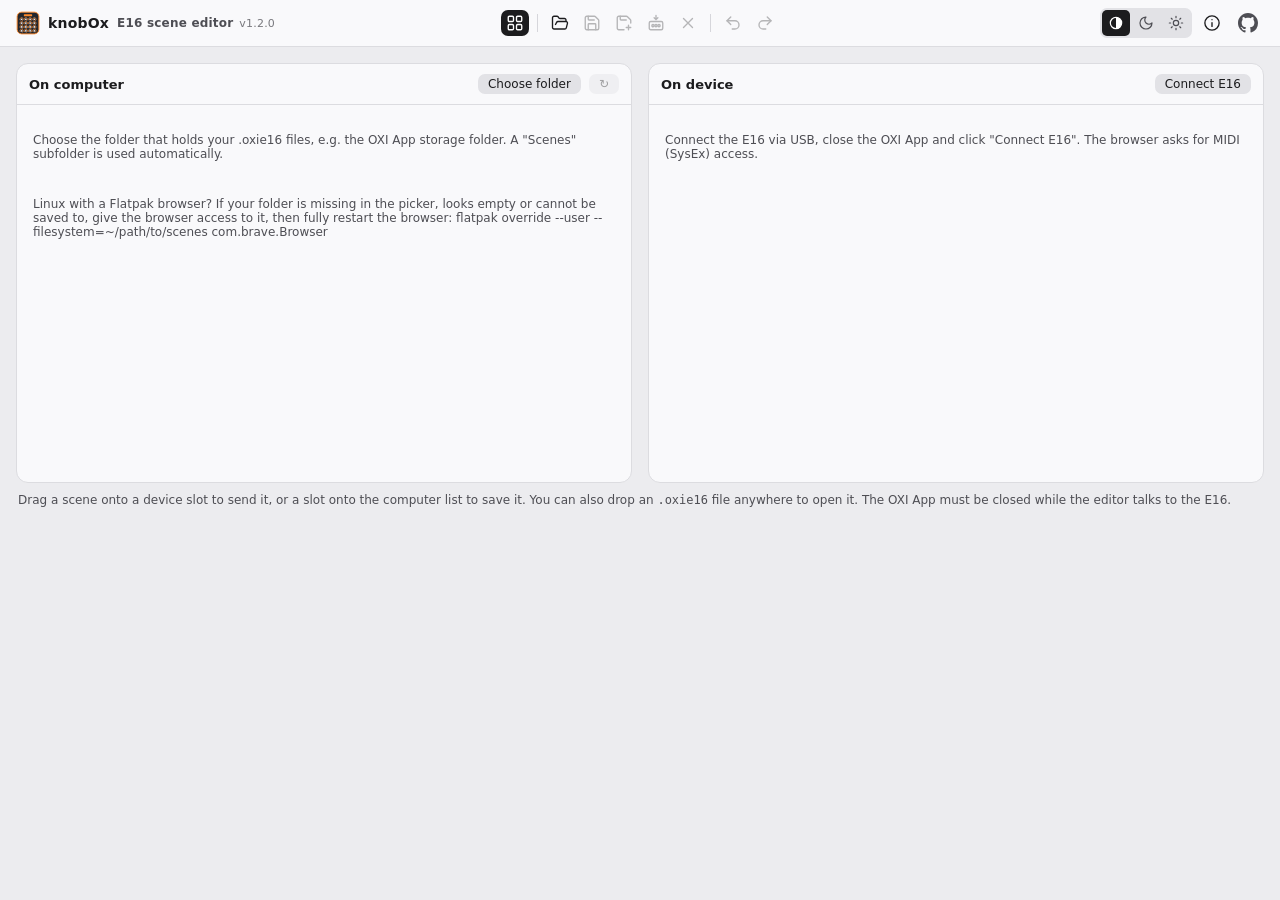
==== commit a7d6c43a: "Show version number in the top bar Co-Authored-By: Claude Opus 5.5 <noreply@anthropic.com>" ====
--- a/index.html
+++ b/index.html
@@ -14,7 +14,7 @@
 <body>
 <header class="topbar">
   <div class="topinner">
-  <div class="brand"><img src="assets/icon.svg" alt="" class="logo">knobOx <span class="muted">E16 scene editor</span></div>
+  <div class="brand"><img src="assets/icon.svg" alt="" class="logo">knobOx <span class="muted">E16 scene editor</span><span class="muted ver" id="appVersion">v1.2.0</span></div>
   <div class="actions">
     <button class="btn icon hb" id="btnLibrary" type="button" title="Library" aria-label="Library"><svg viewBox="0 0 24 24" width="18" height="18" fill="none" stroke="currentColor" stroke-width="1.8" stroke-linecap="round" stroke-linejoin="round" aria-hidden="true"><rect x="3" y="3" width="7" height="7" rx="1.5"/><rect x="14" y="3" width="7" height="7" rx="1.5"/><rect x="3" y="14" width="7" height="7" rx="1.5"/><rect x="14" y="14" width="7" height="7" rx="1.5"/></svg></button>
     <span class="sep"></span>
--- a/src/style.css
+++ b/src/style.css
@@ -61,6 +61,7 @@
 }
 .brand { font-weight: 600; letter-spacing: .2px; display: flex; align-items: center; gap: 8px; white-space: nowrap; min-width: 0; }
 .brand .logo { width: 24px; height: 24px; flex: none; border-radius: 5px; }
+.brand .ver { font-weight: 400; font-size: 11px; opacity: .75; margin-left: -2px; }
 .actions { display: flex; gap: 4px; align-items: center; justify-content: center; }
 .topright { display: flex; gap: 6px; align-items: center; justify-content: flex-end; }
 .sep { width: 1px; height: 18px; background: var(--panel3); margin: 0 4px; }
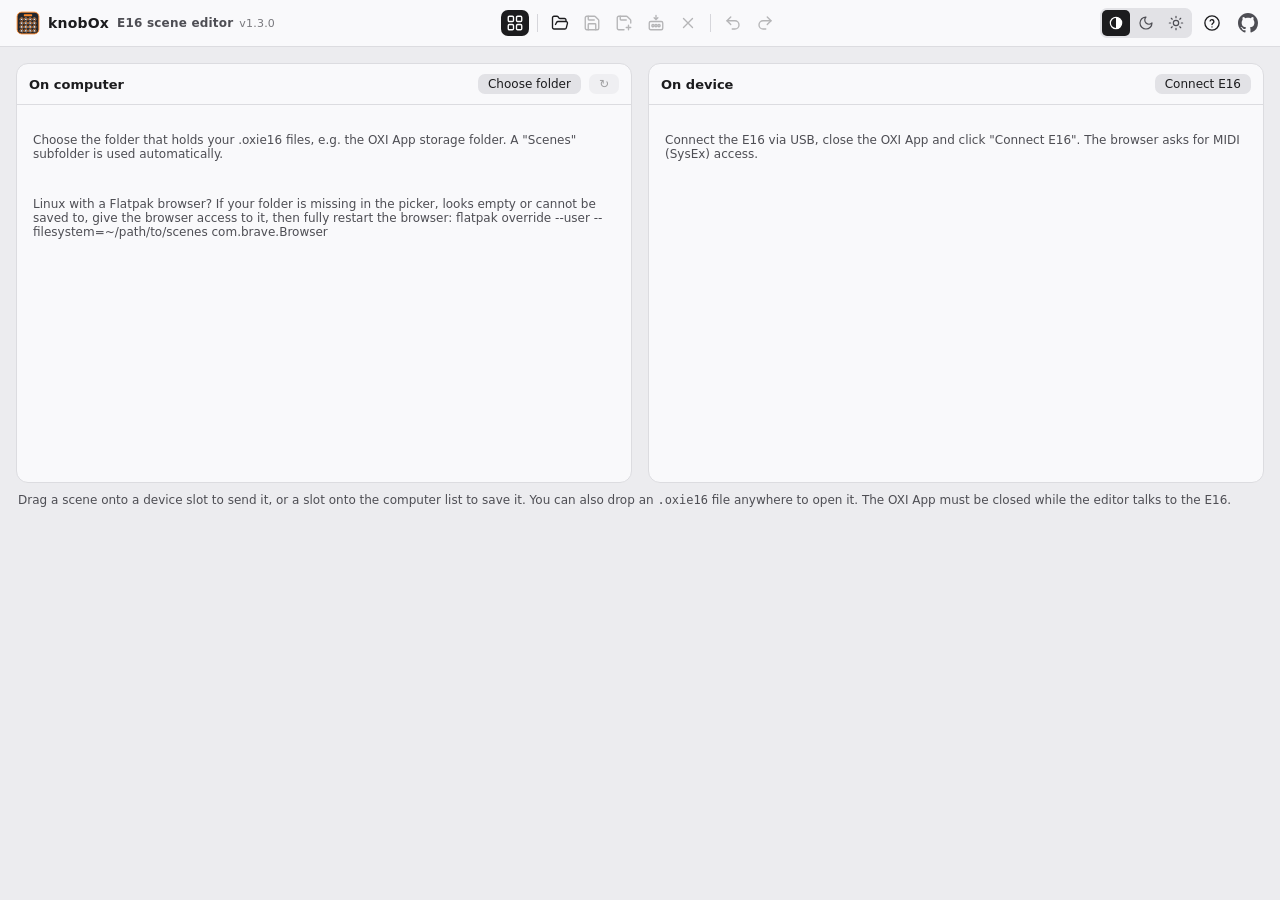
==== commit bc74629e: "Release v1.3.0: page library, CC distribution overhaul, built-in help - Pages tab with page library " ====
--- a/index.html
+++ b/index.html
@@ -14,7 +14,7 @@
 <body>
 <header class="topbar">
   <div class="topinner">
-  <div class="brand"><img src="assets/icon.svg" alt="" class="logo">knobOx <span class="muted">E16 scene editor</span><span class="muted ver" id="appVersion">v1.2.0</span></div>
+  <div class="brand"><img src="assets/icon.svg" alt="" class="logo">knobOx <span class="muted">E16 scene editor</span><span class="muted ver" id="appVersion">v1.3.0</span></div>
   <div class="actions">
     <button class="btn icon hb" id="btnLibrary" type="button" title="Library" aria-label="Library"><svg viewBox="0 0 24 24" width="18" height="18" fill="none" stroke="currentColor" stroke-width="1.8" stroke-linecap="round" stroke-linejoin="round" aria-hidden="true"><rect x="3" y="3" width="7" height="7" rx="1.5"/><rect x="14" y="3" width="7" height="7" rx="1.5"/><rect x="3" y="14" width="7" height="7" rx="1.5"/><rect x="14" y="14" width="7" height="7" rx="1.5"/></svg></button>
     <span class="sep"></span>
@@ -34,7 +34,7 @@
       <button type="button" data-theme-set="dark" title="Theme: dark" aria-label="Theme: dark"><svg viewBox="0 0 24 24" width="18" height="18" fill="none" stroke="currentColor" stroke-width="1.8" stroke-linecap="round" stroke-linejoin="round" aria-hidden="true"><path d="M12 3a6 6 0 0 0 9 9 9 9 0 1 1-9-9Z"/></svg></button>
       <button type="button" data-theme-set="light" title="Theme: light" aria-label="Theme: light"><svg viewBox="0 0 24 24" width="18" height="18" fill="none" stroke="currentColor" stroke-width="1.8" stroke-linecap="round" stroke-linejoin="round" aria-hidden="true"><circle cx="12" cy="12" r="4"/><path d="M12 2v2M12 20v2M4.93 4.93l1.41 1.41M17.66 17.66l1.41 1.41M2 12h2M20 12h2M6.34 17.66l-1.41 1.41M19.07 4.93l-1.41 1.41"/></svg></button>
     </div>
-    <button class="btn icon hb" id="btnInfo" type="button" title="Format info" aria-label="Format info"><svg viewBox="0 0 24 24" width="18" height="18" fill="none" stroke="currentColor" stroke-width="1.8" stroke-linecap="round" stroke-linejoin="round" aria-hidden="true"><circle cx="12" cy="12" r="9.5"/><path d="M12 16.5v-5M12 7.5h.01"/></svg></button>
+    <button class="btn icon hb" id="btnHelp" type="button" title="Help" aria-label="Help"><svg viewBox="0 0 24 24" width="18" height="18" fill="none" stroke="currentColor" stroke-width="1.8" stroke-linecap="round" stroke-linejoin="round" aria-hidden="true"><circle cx="12" cy="12" r="9.5"/><path d="M9.5 9.2a2.6 2.6 0 0 1 5 1c0 1.8-2.5 2.2-2.5 3.8M12 17.2h.01"/></svg></button>
     <a class="ghlink" href="https://github.com/knobOx/knobOx" target="_blank" rel="noopener" title="knobOx on GitHub" aria-label="knobOx on GitHub">
       <svg viewBox="0 0 16 16" width="20" height="20" aria-hidden="true"><path fill="currentColor" d="M8 0C3.58 0 0 3.58 0 8c0 3.54 2.29 6.53 5.47 7.59.4.07.55-.17.55-.38 0-.19-.01-.82-.01-1.49-2.01.37-2.53-.49-2.69-.94-.09-.23-.48-.94-.82-1.13-.28-.15-.68-.52-.01-.53.63-.01 1.08.58 1.23.82.72 1.21 1.87.87 2.33.66.07-.52.28-.87.51-1.07-1.78-.2-3.64-.89-3.64-3.95 0-.87.31-1.59.82-2.15-.08-.2-.36-1.02.08-2.12 0 0 .67-.21 2.2.82.64-.18 1.32-.27 2-.27.68 0 1.36.09 2 .27 1.53-1.04 2.2-.82 2.2-.82.44 1.1.16 1.92.08 2.12.51.56.82 1.27.82 2.15 0 3.07-1.87 3.75-3.65 3.95.29.25.54.73.54 1.48 0 1.07-.01 1.93-.01 2.2 0 .21.15.46.55.38A8.013 8.013 0 0016 8c0-4.42-3.58-8-8-8z"/></svg>
     </a>
@@ -101,9 +101,11 @@
           <nav class="tabs small" id="sideTabs">
             <button data-side="edit" class="active">Encoder</button>
             <button data-side="bulk">Bulk edit</button>
+            <button data-side="pages">Pages</button>
           </nav>
           <div id="side-edit" class="sidepane"></div>
           <div id="side-bulk" class="sidepane" hidden></div>
+          <div id="side-pages" class="sidepane" hidden></div>
         </aside>
       </div>
     </div>
@@ -124,6 +126,7 @@
 <script src="src/model.js"></script>
 <script src="src/sysex.js"></script>
 <script src="src/library.js"></script>
+<script src="src/help.js"></script>
 <script src="src/app.js"></script>
 </body>
 </html>
--- a/src/style.css
+++ b/src/style.css
@@ -52,6 +52,21 @@
 code { font-family: ui-monospace, monospace; font-size: 12px; }
 .muted { color: var(--muted); font-size: 12px; }
 .warn { color: var(--warn); }
+.posmatrix { margin: 2px 0 6px 138px; }
+.posgrid { display: grid; grid-template-columns: repeat(4, 52px); gap: 4px; margin-bottom: 6px; }
+.posbox { display: flex; align-items: center; gap: 4px; font-size: 12px; background: var(--panel2); border-radius: 4px; padding: 2px 4px; cursor: pointer; }
+.posbox input { flex: none; margin: 0; }
+.posbox span { font-variant-numeric: tabular-nums; }
+@media (max-width: 640px) { .posmatrix { margin-left: 118px; } }
+.ccpreview { font-size: 12px; color: var(--muted); background: var(--panel2); border-radius: 6px; padding: 6px 8px; margin: 6px 0; }
+.ccpreview b { color: var(--text); font-weight: 600; }
+.ccpreview p { margin: 2px 0 0; }
+.ccpreview p.warn { color: var(--warn); }
+.ccpgrid { display: grid; grid-template-columns: repeat(4, minmax(0, 1fr)); gap: 4px; margin-top: 6px; }
+.ccpcell { display: flex; flex-direction: column; background: var(--panel); border-radius: 4px; padding: 3px 6px; font-variant-numeric: tabular-nums; }
+.ccpcell .ccpp { color: var(--muted); font-size: 11px; }
+.ccpcell span:last-child { color: var(--text); }
+.ccpcell.none span:last-child { color: var(--warn); }
 
 .topbar { background: var(--panel); border-bottom: 1px solid var(--line); position: sticky; top: 0; z-index: 10; }
 /* Same width as the editor content: brand left, actions centered, theme and links right */
@@ -249,7 +264,7 @@
 fieldset.inactive { opacity: .65; }
 legend { padding: 0 6px 0 0; font-weight: 600; font-size: 13px; }
 .frow { display: grid; grid-template-columns: 130px minmax(0, 1fr); align-items: center; gap: 8px; margin: 4px 0; }
-.flabel { color: var(--muted); font-size: 12px; }
+.flabel { color: var(--muted); font-size: 12px; overflow-wrap: anywhere; }
 .inl { display: inline-flex; gap: 6px; align-items: center; flex-wrap: wrap; }
 .colorpick { position: relative; display: inline-flex; gap: 8px; align-items: center; }
 .btnswatch { width: 30px; height: 26px; padding: 0; cursor: pointer; border-radius: 6px; }
@@ -269,6 +284,7 @@
 /* overview */
 .ovopts { display: flex; gap: 14px; flex-wrap: wrap; align-items: center; margin-bottom: 10px; }
 .chk { display: inline-flex; gap: 6px; align-items: center; }
+.chk.disabled { opacity: .45; }
 .matrix { border-collapse: collapse; font-size: 12px; margin-bottom: 16px; }
 .matrix th, .matrix td { padding: 2px 6px; text-align: right; }
 .matrix th { color: var(--muted); font-weight: 500; }
@@ -344,3 +360,41 @@
   .frow { grid-template-columns: 110px minmax(0, 1fr); }
   .matrix { display: block; overflow-x: auto; }
 }
+
+/* Help overlay: index on the left, text on the right */
+body.noscroll { overflow: hidden; }
+.helpov { position: fixed; inset: 0; z-index: 60; background: rgba(0, 0, 0, .5); display: grid; place-items: center; padding: 24px; }
+.helpbox { width: min(1080px, 100%); height: min(88vh, 900px); background: var(--panel); color: var(--text); border: 1px solid var(--line); border-radius: 14px; box-shadow: var(--shadow); display: flex; flex-direction: column; overflow: hidden; }
+.helphead { display: flex; align-items: center; gap: 10px; padding: 10px 14px; border-bottom: 1px solid var(--line); }
+.helphead .logo { width: 22px; height: 22px; border-radius: 5px; }
+.helphead .grow { flex: 1; }
+.helpcols { flex: 1; min-height: 0; display: grid; grid-template-columns: 210px minmax(0, 1fr); }
+.helpnav { overflow-y: auto; padding: 12px 8px; border-right: 1px solid var(--line); background: color-mix(in srgb, var(--panel2) 40%, var(--panel)); }
+.helpnav a { display: block; padding: 6px 10px; border-radius: 6px; color: var(--muted); text-decoration: none; font-size: 13px; }
+.helpnav a:hover { color: var(--text); background: var(--panel2); }
+.helpnav a.active { color: var(--accent-ink); background: var(--accent); }
+.helpbody { overflow-y: auto; padding: 8px 28px 40vh; line-height: 1.55; outline: none; }
+.helpsec { padding-top: 16px; max-width: 760px; }
+.helpsec + .helpsec { border-top: 1px solid var(--line); margin-top: 18px; }
+.helpsec h2 { font-size: 19px; margin-bottom: 10px; }
+.helpsec h3 { font-size: 14px; margin: 16px 0 6px; }
+.helpsec p { margin: 6px 0; }
+.helpsec ul, .helpsec ol { padding-left: 20px; margin: 6px 0; }
+.helpsec li { margin: 4px 0; }
+.helpsec a { color: var(--focus); }
+.helpsec code { font-size: 12.5px; background: var(--panel2); border-radius: 4px; padding: 1px 5px; }
+.helpsec pre { background: var(--panel2); border-radius: 8px; padding: 10px 12px; font-size: 12.5px; overflow-x: auto; line-height: 1.45; }
+.helpsec kbd { font: 12px/1 inherit; border: 1px solid var(--line); border-bottom-width: 2px; border-radius: 4px; padding: 2px 5px; background: var(--panel2); }
+.helpsec table { border-collapse: collapse; margin: 8px 0; width: 100%; }
+.helpsec td { padding: 6px 10px; border-bottom: 1px solid var(--line); vertical-align: top; }
+.helpsec td:first-child { white-space: nowrap; font-weight: 600; width: 1%; }
+.helpsec .note { background: color-mix(in srgb, var(--warn) 12%, transparent); border-left: 3px solid var(--warn); padding: 8px 12px; border-radius: 0 6px 6px 0; }
+@media (max-width: 720px) {
+  .helpov { padding: 0; }
+  .helpbox { height: 100vh; border-radius: 0; border: 0; }
+  .helpcols { grid-template-columns: 1fr; grid-template-rows: auto minmax(0, 1fr); }
+  .helpnav { display: flex; gap: 4px; overflow-x: auto; overflow-y: hidden; border-right: 0; border-bottom: 1px solid var(--line); padding: 8px; }
+  .helpnav a { white-space: nowrap; flex: none; }
+  .helpbody { padding: 4px 16px 40vh; }
+  .helpsec td:first-child { white-space: normal; }
+}
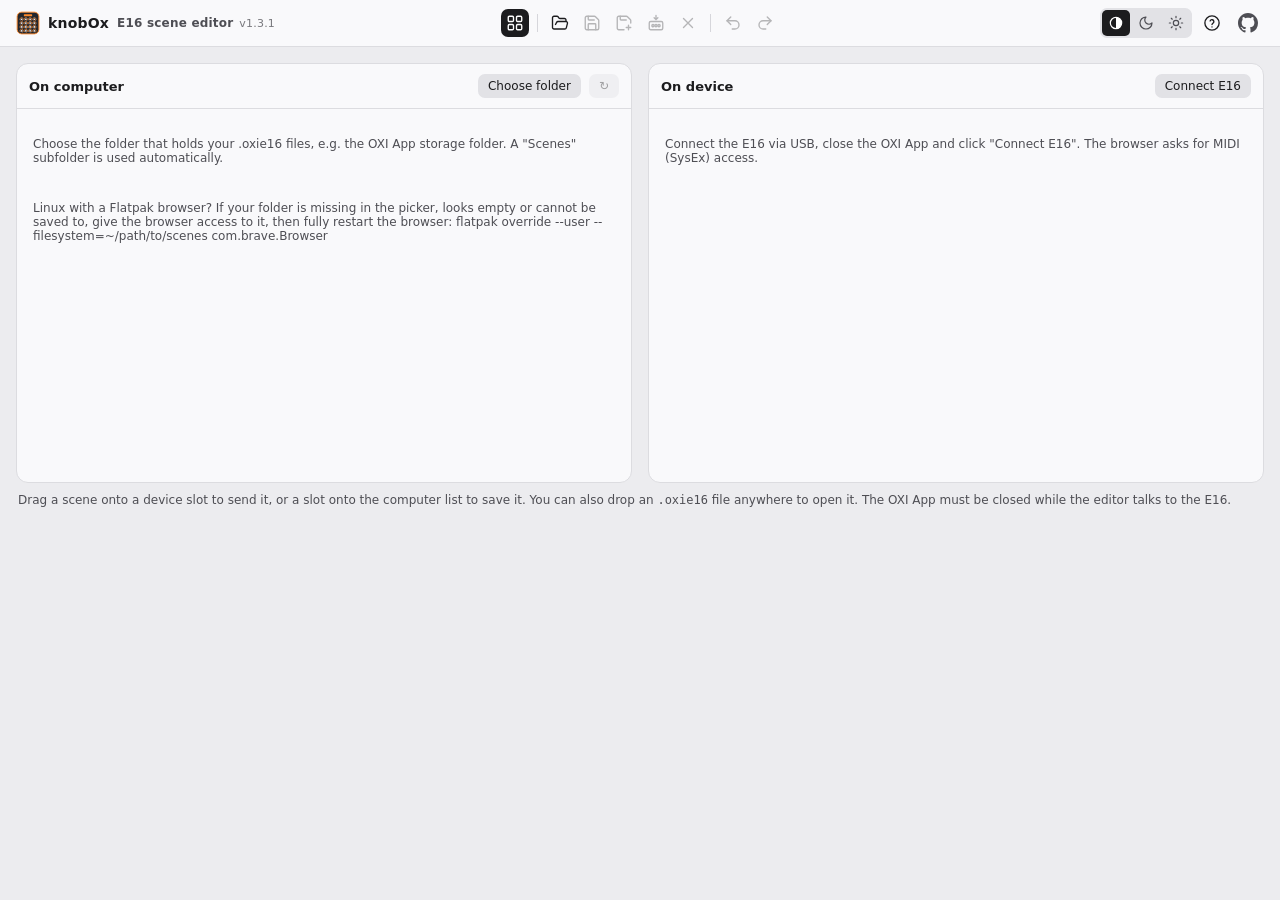
==== commit dfe58124: "Release v1.3.1: consistent panel layout, Same as Abbr, page library clone Encoder, Bulk edit and Pag" ====
--- a/index.html
+++ b/index.html
@@ -14,7 +14,7 @@
 <body>
 <header class="topbar">
   <div class="topinner">
-  <div class="brand"><img src="assets/icon.svg" alt="" class="logo">knobOx <span class="muted">E16 scene editor</span><span class="muted ver" id="appVersion">v1.3.0</span></div>
+  <div class="brand"><img src="assets/icon.svg" alt="" class="logo">knobOx <span class="muted">E16 scene editor</span><span class="muted ver" id="appVersion">v1.3.1</span></div>
   <div class="actions">
     <button class="btn icon hb" id="btnLibrary" type="button" title="Library" aria-label="Library"><svg viewBox="0 0 24 24" width="18" height="18" fill="none" stroke="currentColor" stroke-width="1.8" stroke-linecap="round" stroke-linejoin="round" aria-hidden="true"><rect x="3" y="3" width="7" height="7" rx="1.5"/><rect x="14" y="3" width="7" height="7" rx="1.5"/><rect x="3" y="14" width="7" height="7" rx="1.5"/><rect x="14" y="14" width="7" height="7" rx="1.5"/></svg></button>
     <span class="sep"></span>
--- a/src/style.css
+++ b/src/style.css
@@ -19,6 +19,11 @@
   --knob: #0c0c0d;
   --shadow: 0 8px 28px rgba(0, 0, 0, .45);
   --radius: 7px;
+  --ctl-h: 30px;
+  --lab-w: 132px;
+  --col-gap: 10px;
+  --row-gap: 8px;
+  --sel-w: 200px;
   font-family: -apple-system, BlinkMacSystemFont, "SF Pro Text", "Inter", system-ui, "Segoe UI", Roboto, sans-serif;
   font-size: 14px;
   color-scheme: dark;
@@ -52,12 +57,12 @@
 code { font-family: ui-monospace, monospace; font-size: 12px; }
 .muted { color: var(--muted); font-size: 12px; }
 .warn { color: var(--warn); }
-.posmatrix { margin: 2px 0 6px 138px; }
+.posmatrix { margin: 0 0 var(--row-gap) calc(var(--lab-w) + var(--col-gap)); }
 .posgrid { display: grid; grid-template-columns: repeat(4, 52px); gap: 4px; margin-bottom: 6px; }
 .posbox { display: flex; align-items: center; gap: 4px; font-size: 12px; background: var(--panel2); border-radius: 4px; padding: 2px 4px; cursor: pointer; }
 .posbox input { flex: none; margin: 0; }
 .posbox span { font-variant-numeric: tabular-nums; }
-@media (max-width: 640px) { .posmatrix { margin-left: 118px; } }
+@media (max-width: 640px) { :root { --lab-w: 112px; } }
 .ccpreview { font-size: 12px; color: var(--muted); background: var(--panel2); border-radius: 6px; padding: 6px 8px; margin: 6px 0; }
 .ccpreview b { color: var(--text); font-weight: 600; }
 .ccpreview p { margin: 2px 0 0; }
@@ -99,7 +104,8 @@
 .btn {
   display: inline-flex; align-items: center; justify-content: center; gap: 4px; cursor: pointer; user-select: none;
   background: var(--panel2); color: var(--text); border: 1px solid transparent; border-radius: var(--radius);
-  padding: 5px 12px; font: inherit; font-size: 13px; font-weight: 500; transition: background .12s ease, color .12s ease;
+  min-height: var(--ctl-h); padding: 0 12px; font: inherit; font-size: 13px; font-weight: 500; line-height: 1.2;
+  transition: background .12s ease, color .12s ease;
 }
 .btn:hover:not(:disabled) { background: var(--panel3); }
 .btn:focus-visible { outline: 2px solid var(--focus); outline-offset: 1px; }
@@ -108,21 +114,23 @@
 .btn.primary:hover:not(:disabled) { background: color-mix(in srgb, var(--accent) 85%, var(--bg)); }
 .btn.ghost { background: transparent; color: var(--muted); }
 .btn.ghost:hover:not(:disabled) { background: var(--panel2); color: var(--text); }
-.btn.small { padding: 2px 9px; font-size: 12px; }
-.btn.icon { width: 28px; height: 26px; padding: 0; }
+.btn.small { min-height: 24px; padding: 0 9px; font-size: 12px; }
+.btn.icon { width: 28px; height: 28px; min-height: 0; padding: 0; }
+.frow .btn.icon { width: var(--ctl-h); height: var(--ctl-h); }
 .btn.icon svg { display: block; }
 .btn.danger { color: var(--danger); }
 .btn.danger:hover:not(:disabled) { background: color-mix(in srgb, var(--danger) 18%, var(--panel2)); }
 
 input, select {
   background: var(--panel2); color: var(--text); border: 1px solid transparent; border-radius: var(--radius);
-  padding: 4px 8px; font: inherit; font-size: 13px; min-width: 0;
-}
-input:not([type=checkbox]):not([type=color]), select { text-align: center; text-align-last: center; }
-input:hover, select:hover { background: var(--panel3); }
+  padding: 0 8px; font: inherit; font-size: 13px; min-width: 0;
+}
+input:not([type=checkbox]):not([type=color]), select { height: var(--ctl-h); }
+input:hover:not(:disabled), select:hover:not(:disabled) { background: var(--panel3); }
+input:disabled, select:disabled { opacity: .55; cursor: default; }
 input:focus, select:focus { outline: 2px solid var(--focus); outline-offset: -1px; }
 input[type=checkbox] { width: 16px; height: 16px; accent-color: var(--accent); }
-.w-num { width: 80px; }
+.w-num { width: 84px; }
 .w-name { width: 110px; }
 
 /* Library: scene folder + device slots, like the OXI App's scene manager */
@@ -260,14 +268,34 @@
 .acc.open.settled > .accbody > .accinner { overflow: visible; }
 @media (prefers-reduced-motion: reduce) { .accbody, .acc, .acc > legend::before { transition: none; } }
 .edhead { display: flex; align-items: baseline; gap: 10px; flex-wrap: wrap; }
-fieldset { border: none; border-top: 1px solid var(--line); border-radius: 0; margin: 0 0 6px; padding: 6px 2px 10px; }
+fieldset { border: none; border-top: 1px solid var(--line); border-radius: 0; margin: 0 0 4px; padding: 8px 2px 14px; }
 fieldset.inactive { opacity: .65; }
-legend { padding: 0 6px 0 0; font-weight: 600; font-size: 13px; }
-.frow { display: grid; grid-template-columns: 130px minmax(0, 1fr); align-items: center; gap: 8px; margin: 4px 0; }
-.flabel { color: var(--muted); font-size: 12px; overflow-wrap: anywhere; }
-.inl { display: inline-flex; gap: 6px; align-items: center; flex-wrap: wrap; }
+legend { padding: 0 8px 0 0; font-weight: 600; font-size: 13px; }
+/* Form rows: label column, then the controls at their own width (selects up to --sel-w). */
+.frow { display: grid; grid-template-columns: var(--lab-w) minmax(0, 1fr); align-items: start; column-gap: var(--col-gap); margin: 0 0 var(--row-gap); }
+.frow > select, .frow > input[type=text]:not([class]) { width: 100%; max-width: var(--sel-w); }
+.frow > select.w-full { max-width: none; }
+.frow > * { justify-self: start; }
+.frow > select, .frow > input[type=text]:not([class]) { justify-self: stretch; }
+.flabel { color: var(--muted); font-size: 12px; overflow-wrap: anywhere; min-height: var(--ctl-h); display: flex; align-items: center; }
+.inl { display: inline-flex; gap: 8px; align-items: center; flex-wrap: wrap; }
+.frow > .inl { display: flex; min-width: 0; min-height: var(--ctl-h); }
+.frow > .inl > select { width: var(--sel-w); min-width: 0; }
+.frow select.w-page { width: 64px; }
+/* Text that belongs to a section, and help text under a single field (indented to the controls). */
+fieldset p { margin: 0 0 var(--row-gap); }
+.fhint { margin-left: calc(var(--lab-w) + var(--col-gap)) !important; }
+/* Checkboxes stacked in the control column. */
+.chklist { display: flex; flex-direction: column; align-items: flex-start; gap: 6px; padding: 5px 0; }
+fieldset .chk { font-size: 13px; }
+/* Action buttons at the end of a section. */
+.btnrow { display: flex; flex-wrap: wrap; gap: 8px; align-items: center; margin-top: 12px; }
+.btnrow.top { margin: 0 0 12px; }
+.btnrow + p { margin-top: 12px; }
+/* Plain values in a form row sit on the same line as their label. */
+.frow > span:not(.flabel):not(.inl):not(.colorpick), .frow > code { min-height: var(--ctl-h); display: flex; align-items: center; }
 .colorpick { position: relative; display: inline-flex; gap: 8px; align-items: center; }
-.btnswatch { width: 30px; height: 26px; padding: 0; cursor: pointer; border-radius: 6px; }
+.btnswatch { width: var(--ctl-h); height: var(--ctl-h); padding: 0; cursor: pointer; border-radius: 6px; }
 .cpop {
   position: absolute; top: calc(100% + 4px); left: 0; z-index: 20; display: grid; grid-template-columns: repeat(10, 18px); gap: 3px;
   padding: 6px; background: var(--panel); border: 1px solid var(--line); border-radius: 10px; box-shadow: var(--shadow);
@@ -279,11 +307,12 @@
 .swatch { display: inline-block; width: 18px; height: 18px; border-radius: 4px; border: 1px solid var(--line); }
 .badge { font-size: 11px; padding: 1px 6px; border-radius: 10px; background: var(--panel2); color: var(--muted); }
 .badge.warn { background: color-mix(in srgb, var(--multi) 25%, transparent); color: var(--warn); }
-fieldset .btn.primary { margin-top: 6px; }
 
 /* overview */
 .ovopts { display: flex; gap: 14px; flex-wrap: wrap; align-items: center; margin-bottom: 10px; }
-.chk { display: inline-flex; gap: 6px; align-items: center; }
+.chk { display: inline-flex; gap: 8px; align-items: center; }
+/* Same size and left edge as the color swatch next to a field. */
+fieldset .chk > input[type=checkbox] { width: 18px; height: 18px; margin: 0; }
 .chk.disabled { opacity: .45; }
 .matrix { border-collapse: collapse; font-size: 12px; margin-bottom: 16px; }
 .matrix th, .matrix td { padding: 2px 6px; text-align: right; }
